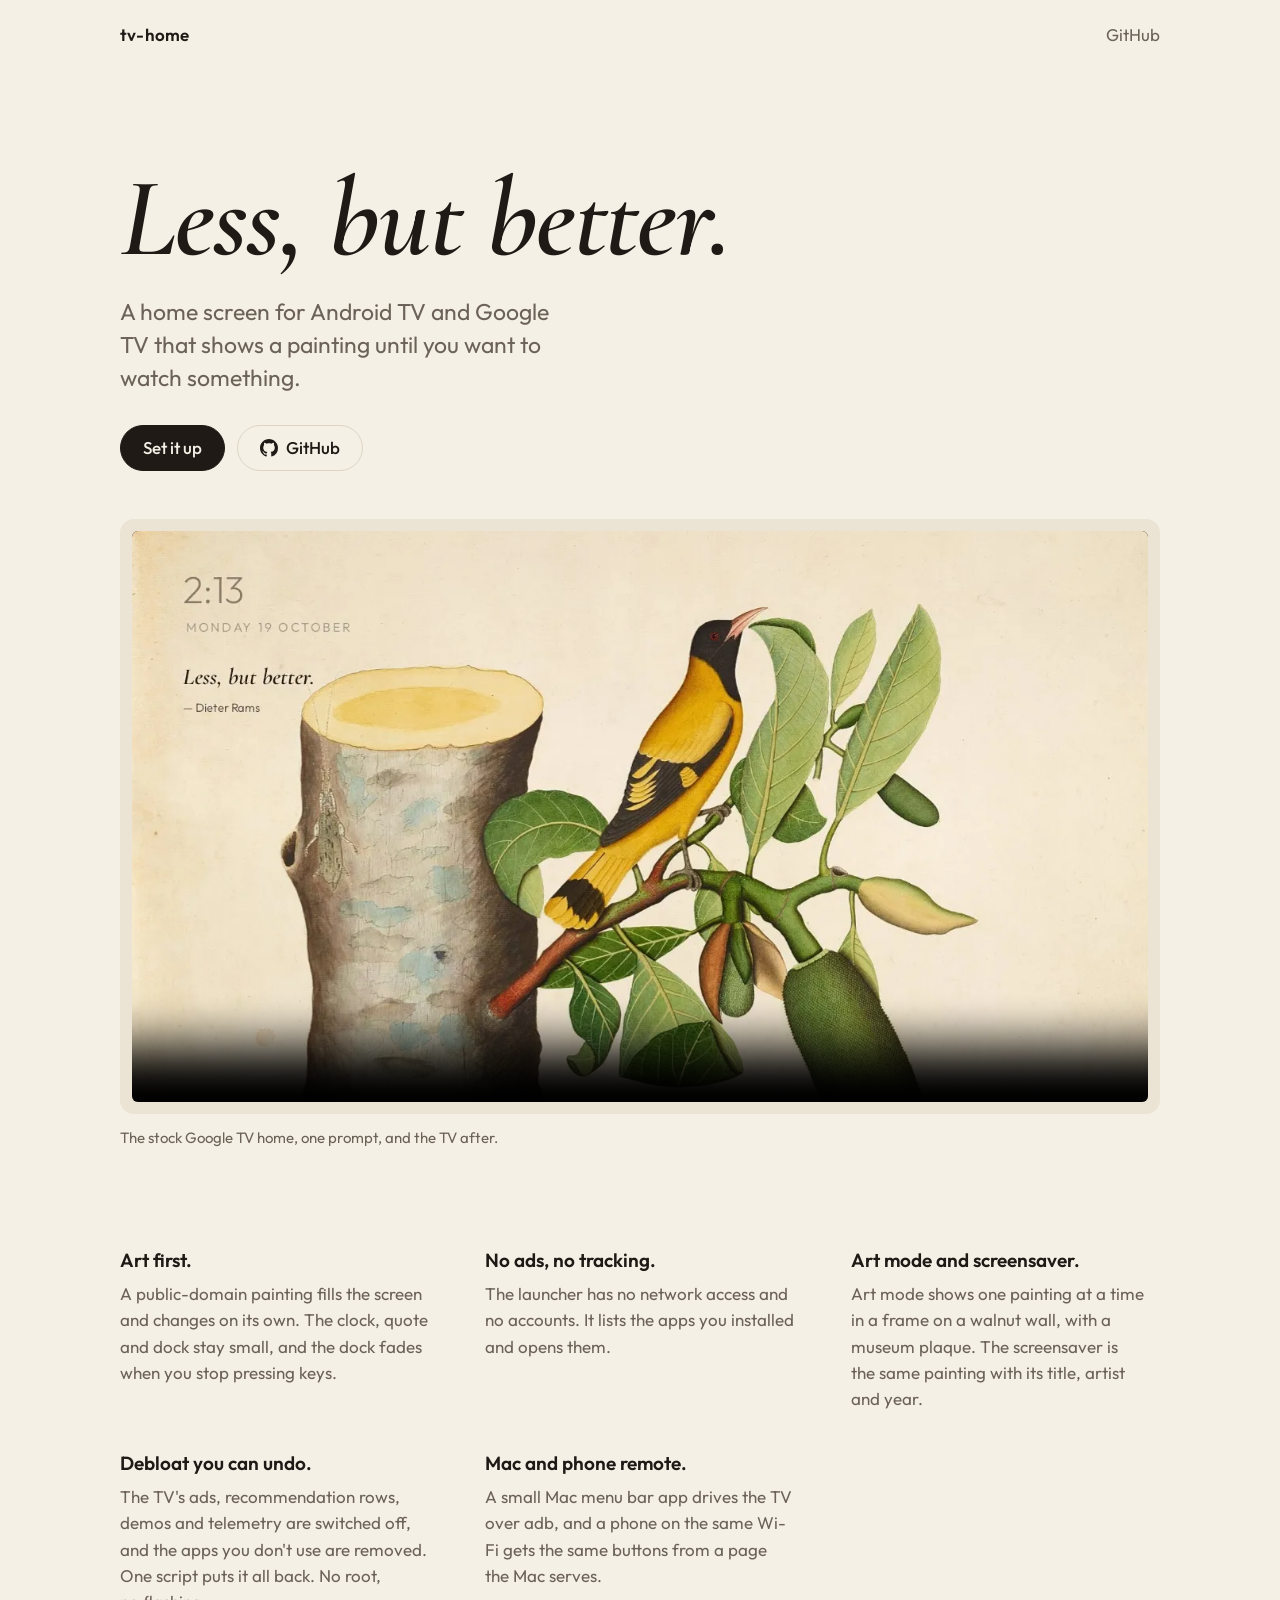
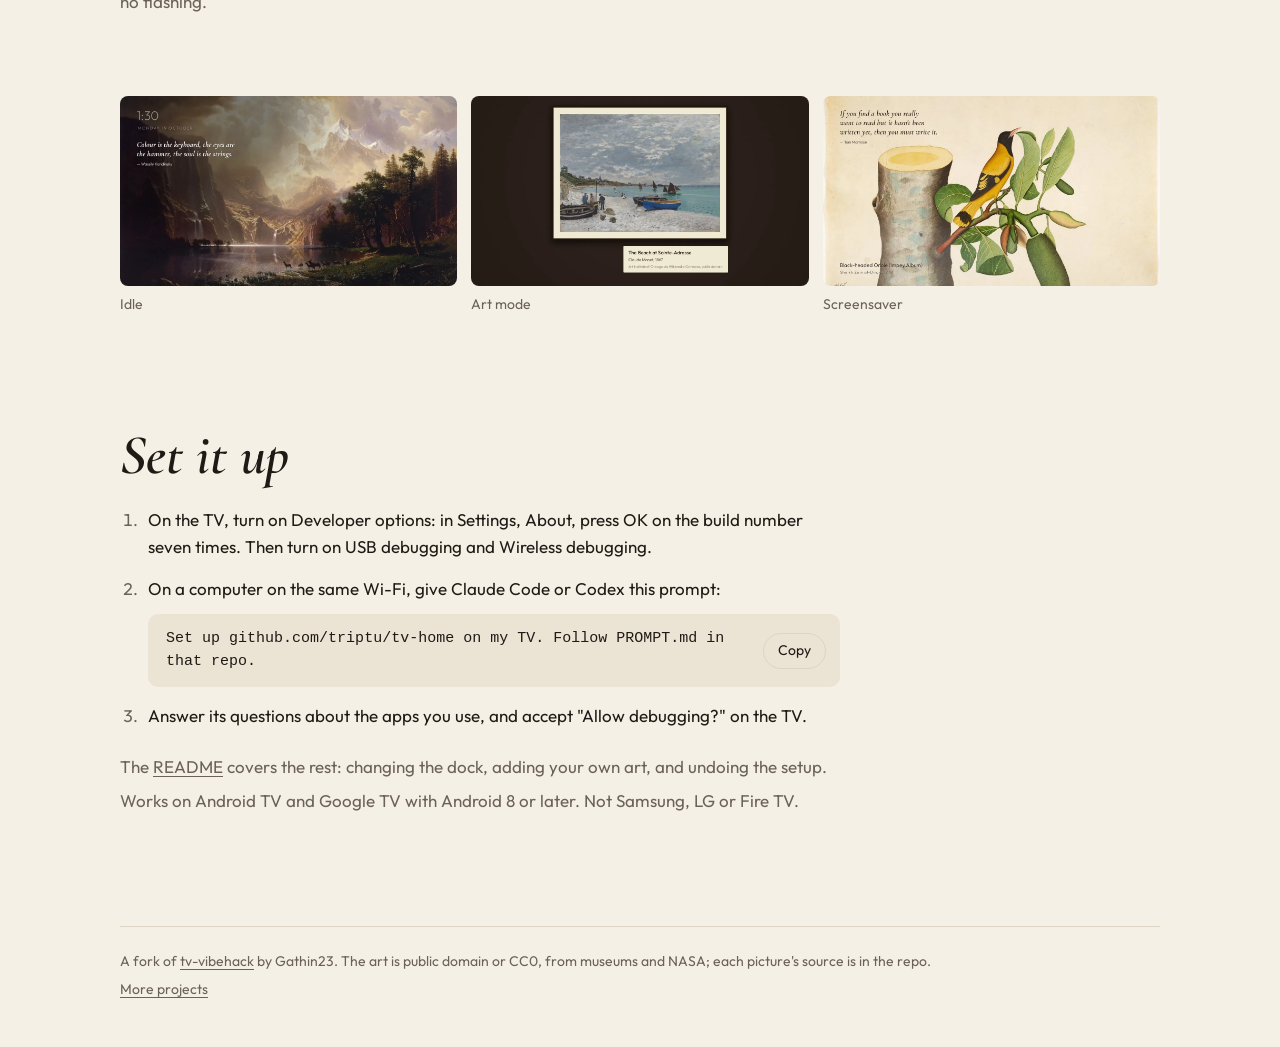
==== site/index.html @ 3d6748b7 "site: tv.tushar.ai, one page in site/ Vercel deploys it from main with site/ as the root." ====
<!doctype html>
<html lang="en">
<head>
<meta charset="utf-8">
<meta name="viewport" content="width=device-width, initial-scale=1">
<title>tv-home. Less, but better.</title>
<meta name="description" content="An open-source home screen for Android TV and Google TV. It shows a painting, a clock and a quote until you want to watch something. No ads, no tracking.">
<meta name="color-scheme" content="light dark">
<meta name="theme-color" content="#f5f0e6" media="(prefers-color-scheme: light)">
<meta name="theme-color" content="#16120e" media="(prefers-color-scheme: dark)">
<meta property="og:title" content="tv-home. Less, but better.">
<meta property="og:description" content="A home screen for Android TV and Google TV that shows a painting until you want to watch something.">
<meta property="og:image" content="https://tv.tushar.ai/img/og.jpg">
<meta property="og:url" content="https://tv.tushar.ai/">
<meta name="twitter:card" content="summary_large_image">
<link rel="icon" href="favicon.svg" type="image/svg+xml">
<link rel="preload" href="fonts/cormorant-italic.woff2" as="font" type="font/woff2" crossorigin>
<link rel="preload" href="fonts/outfit.woff2" as="font" type="font/woff2" crossorigin>
<link rel="stylesheet" href="style.css">
</head>
<body>
<header class="bar">
  <a class="mark" href="/">tv-home</a>
  <a class="bar-link" href="https://github.com/triptu/tv-home">GitHub</a>
</header>

<main>
  <section class="hero">
    <h1>Less, but better.</h1>
    <p class="sub">A home screen for Android TV and Google TV that shows a painting until you want to watch something.</p>
    <div class="actions">
      <a class="button primary" href="#setup">Set it up</a>
      <a class="button" href="https://github.com/triptu/tv-home">
        <svg viewBox="0 0 16 16" aria-hidden="true"><path fill="currentColor" d="M8 0C3.58 0 0 3.58 0 8c0 3.54 2.29 6.53 5.47 7.59.4.07.55-.17.55-.38 0-.19-.01-.82-.01-1.49-2.01.37-2.53-.49-2.69-.94-.09-.23-.48-.94-.82-1.13-.28-.15-.68-.52-.01-.53.63-.01 1.08.58 1.23.82.72 1.21 1.87.87 2.33.66.07-.52.28-.87.51-1.07-1.78-.2-3.64-.89-3.64-3.95 0-.87.31-1.59.82-2.15-.08-.2-.36-1.02.08-2.12 0 0 .67-.21 2.2.82.64-.18 1.32-.27 2-.27.68 0 1.36.09 2 .27 1.53-1.04 2.2-.82 2.2-.82.44 1.1.16 1.92.08 2.12.51.56.82 1.27.82 2.15 0 3.07-1.87 3.75-3.65 3.95.29.25.54.73.54 1.48 0 1.07-.01 1.93-.01 2.2 0 .21.15.46.55.38A8.013 8.013 0 0016 8c0-4.42-3.58-8-8-8z"/></svg>
        GitHub
      </a>
    </div>
  </section>

  <figure class="trailer" id="trailer">
    <div class="frame">
      <video controls playsinline preload="metadata" poster="img/hero-less-but-better.webp">
        <source src="trailer.mp4" type="video/mp4">
      </video>
    </div>
    <figcaption>The stock Google TV home, one prompt, and the TV after.</figcaption>
  </figure>

  <section class="points">
    <div class="point">
      <h2>Art first.</h2>
      <p>A public-domain painting fills the screen and changes on its own. The clock, quote and dock stay small, and the dock fades when you stop pressing keys.</p>
    </div>
    <div class="point">
      <h2>No ads, no tracking.</h2>
      <p>The launcher has no network access and no accounts. It lists the apps you installed and opens them.</p>
    </div>
    <div class="point">
      <h2>Art mode and screensaver.</h2>
      <p>Art mode shows one painting at a time in a frame on a walnut wall, with a museum plaque. The screensaver is the same painting with its title, artist and year.</p>
    </div>
    <div class="point">
      <h2>Debloat you can undo.</h2>
      <p>The TV's ads, recommendation rows, demos and telemetry are switched off, and the apps you don't use are removed. One script puts it all back. No root, no flashing.</p>
    </div>
    <div class="point">
      <h2>Mac and phone remote.</h2>
      <p>A small Mac menu bar app drives the TV over adb, and a phone on the same Wi-Fi gets the same buttons from a page the Mac serves.</p>
    </div>
  </section>

  <section class="shots" aria-label="Screenshots from the TV">
    <figure><img src="img/idle-sierra-nevada.webp" width="1280" height="720" loading="lazy" alt="Idle home on Bierstadt's Among the Sierra Nevada: a dim clock and a quote, no dock"><figcaption>Idle</figcaption></figure>
    <figure><img src="img/art-mode-monet.webp" width="1280" height="720" loading="lazy" alt="Art mode: Monet's The Beach at Sainte-Adresse in a frame, with a plaque"><figcaption>Art mode</figcaption></figure>
    <figure><img src="img/screensaver-oriole.webp" width="1280" height="720" loading="lazy" alt="Screensaver: Black-headed Oriole by Shaikh Zain al-Din, with a quote and caption"><figcaption>Screensaver</figcaption></figure>
  </section>

  <section class="setup" id="setup">
    <h2>Set it up</h2>
    <ol>
      <li>On the TV, turn on Developer options: in Settings, About, press OK on the build number seven times. Then turn on USB debugging and Wireless debugging.</li>
      <li>On a computer on the same Wi-Fi, give Claude Code or Codex this prompt:
        <div class="prompt">
          <code id="prompt">Set up github.com/triptu/tv-home on my TV. Follow PROMPT.md in that repo.</code>
          <button type="button" class="copy" data-copy="prompt">Copy</button>
        </div>
      </li>
      <li>Answer its questions about the apps you use, and accept "Allow debugging?" on the TV.</li>
    </ol>
    <p class="more">The <a href="https://github.com/triptu/tv-home#readme">README</a> covers the rest: changing the dock, adding your own art, and undoing the setup.</p>
    <p class="works">Works on Android TV and Google TV with Android 8 or later. Not Samsung, LG or Fire TV.</p>
  </section>
</main>

<footer>
  <p>A fork of <a href="https://github.com/Gathin23/tv-vibehack">tv-vibehack</a> by Gathin23. The art is public domain or CC0, from museums and NASA; each picture's source is in the repo.</p>
  <p><a href="https://sites.tushar.ai/projects/">More projects</a></p>
</footer>

<script>
  document.querySelectorAll('[data-copy]').forEach(button => {
    button.addEventListener('click', async () => {
      await navigator.clipboard.writeText(document.getElementById(button.dataset.copy).textContent)
      button.textContent = 'Copied'
      setTimeout(() => { button.textContent = 'Copy' }, 1600)
    })
  })
</script>
</body>
</html>
---- site/style.css ----
/* tv-home's site: the launcher's own type (Outfit, and Cormorant italic for the quote) on its colours,
   the ivory mat and walnut wall of Art mode. */
@font-face {
  font-family: Outfit;
  src: url(fonts/outfit.woff2) format('woff2');
  font-weight: 100 900;
  font-display: swap;
}
@font-face {
  font-family: Cormorant;
  src: url(fonts/cormorant-italic.woff2) format('woff2');
  font-weight: 300 700;
  font-style: italic;
  font-display: swap;
}

:root {
  --paper: #f5f0e6;
  --ink: #1f1a15;
  --muted: #6b6258;
  --line: #ddd4c4;
  --card: #ebe3d4;
  --button-ink: #f5f0e6;
  color-scheme: light dark;
}
@media (prefers-color-scheme: dark) {
  :root {
    --paper: #16120e;
    --ink: #efe7d8;
    --muted: #a59a8a;
    --line: #342b22;
    --card: #221b15;
    --button-ink: #16120e;
  }
}

* { box-sizing: border-box; }
html { -webkit-text-size-adjust: 100%; }
body {
  margin: 0;
  background: var(--paper);
  color: var(--ink);
  font: 400 17px/1.55 Outfit, system-ui, sans-serif;
  -webkit-font-smoothing: antialiased;
}
a { color: inherit; text-underline-offset: 3px; text-decoration-thickness: 1px; }

.bar, main, footer { width: min(1040px, 100% - 40px); margin-inline: auto; }

.bar { display: flex; justify-content: space-between; align-items: center; padding: 22px 0; }
.mark { font-weight: 600; letter-spacing: 0.01em; text-decoration: none; }
.bar-link { color: var(--muted); text-decoration: none; }
.bar-link:hover { color: var(--ink); }

.hero { padding: clamp(40px, 9vw, 96px) 0 clamp(28px, 5vw, 48px); max-width: 760px; }
h1 {
  font: italic 600 clamp(56px, 11vw, 112px)/0.95 Cormorant, Georgia, serif;
  letter-spacing: -0.01em;
  margin: 0 0 22px;
}
.sub { font-size: clamp(19px, 2.4vw, 23px); line-height: 1.45; color: var(--muted); margin: 0 0 30px; max-width: 34ch; text-wrap: pretty; }
.actions { display: flex; gap: 12px; flex-wrap: wrap; }
.button {
  display: inline-flex; align-items: center; gap: 8px;
  min-height: 46px; padding: 0 22px; border-radius: 999px;
  border: 1px solid var(--line); text-decoration: none; font-weight: 500;
  transition: border-color 0.15s, background 0.15s;
}
.button:hover { border-color: var(--ink); }
.button svg { width: 18px; height: 18px; }
.button.primary { background: var(--ink); color: var(--button-ink); border-color: var(--ink); }
.button.primary:hover { opacity: 0.88; }

/* The trailer, matted like Art mode's frames. */
.trailer { margin: 0 0 clamp(56px, 9vw, 96px); scroll-margin-top: 16px; }
.frame { padding: clamp(6px, 1.2vw, 12px); background: var(--card); border-radius: 14px; }
.frame video { display: block; width: 100%; aspect-ratio: 16 / 9; border-radius: 6px; background: #000; }
figcaption { color: var(--muted); font-size: 15px; margin-top: 12px; }

.points {
  display: grid; gap: 36px 56px;
  grid-template-columns: repeat(auto-fit, minmax(280px, 1fr));
  margin-bottom: clamp(48px, 8vw, 80px);
}
.point h2 { font-size: 19px; font-weight: 600; margin: 0 0 6px; }
.point p { margin: 0; color: var(--muted); text-wrap: pretty; }

.shots { display: grid; grid-template-columns: repeat(3, 1fr); gap: 14px; margin-bottom: clamp(64px, 10vw, 112px); }
.shots figure { margin: 0; }
.shots img { display: block; width: 100%; height: auto; border-radius: 8px; }
.shots figcaption { margin-top: 8px; font-size: 14px; }

.setup { max-width: 720px; margin-bottom: clamp(64px, 10vw, 112px); scroll-margin-top: 16px; }
.setup h2 { font: italic 600 clamp(40px, 6vw, 56px)/1 Cormorant, Georgia, serif; margin: 0 0 24px; }
.setup ol { padding-left: 1.3em; margin: 0 0 24px; }
.setup li { padding-left: 6px; margin-bottom: 16px; }
.setup li::marker { color: var(--muted); }
.prompt {
  display: flex; align-items: center; gap: 12px;
  margin-top: 12px; padding: 14px 14px 14px 18px;
  background: var(--card); border-radius: 10px;
}
.prompt code { flex: 1; font: 15px/1.5 ui-monospace, 'SF Mono', Menlo, monospace; }
.copy {
  flex: none; font: inherit; font-size: 14px; color: var(--ink); cursor: pointer;
  background: none; border: 1px solid var(--line); border-radius: 999px; padding: 6px 14px;
}
.copy:hover { border-color: var(--ink); }
.more, .works { color: var(--muted); margin: 0 0 8px; }

footer { border-top: 1px solid var(--line); padding: 24px 0 40px; color: var(--muted); font-size: 14px; }
footer p { margin: 0 0 6px; }

@media (max-width: 640px) {
  .shots { grid-template-columns: 1fr; }
  .prompt { flex-direction: column; align-items: stretch; }
  .copy { align-self: flex-start; }
}
@media (prefers-reduced-motion: reduce) { * { transition: none !important; } }
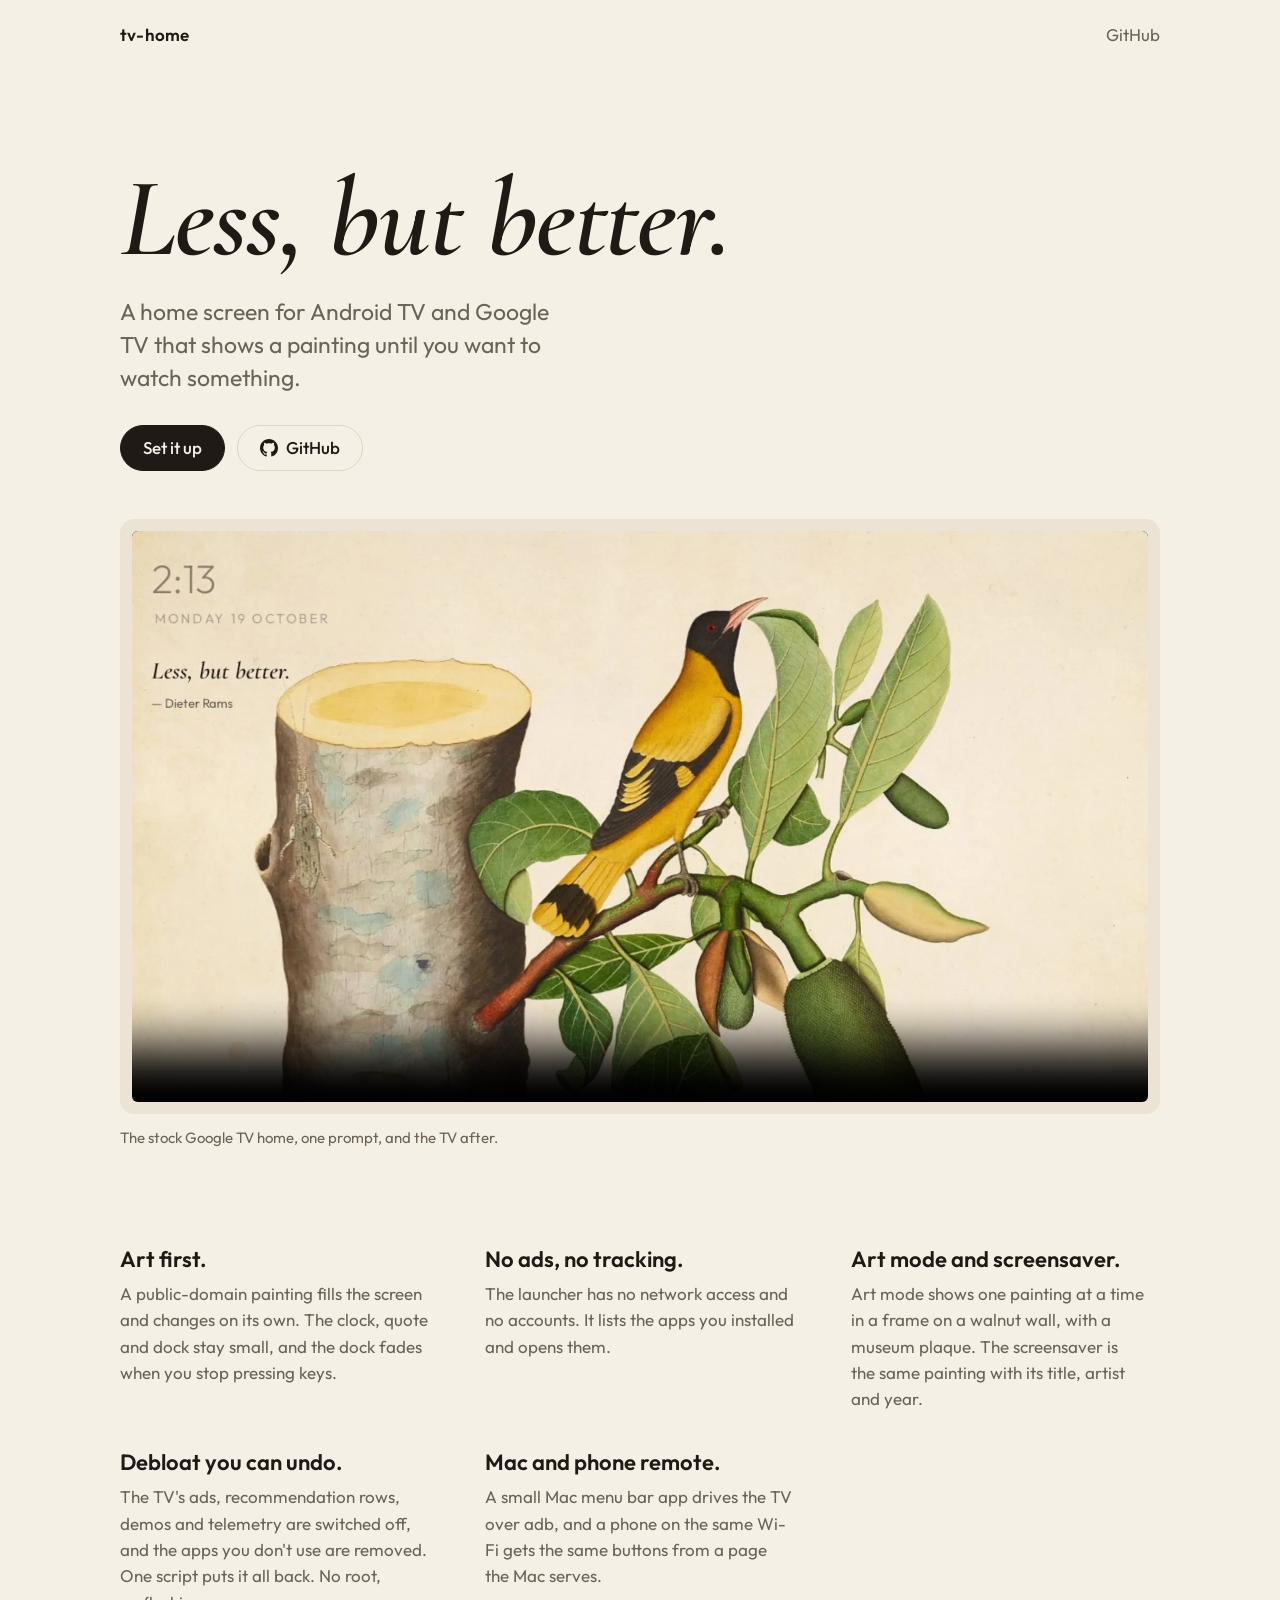
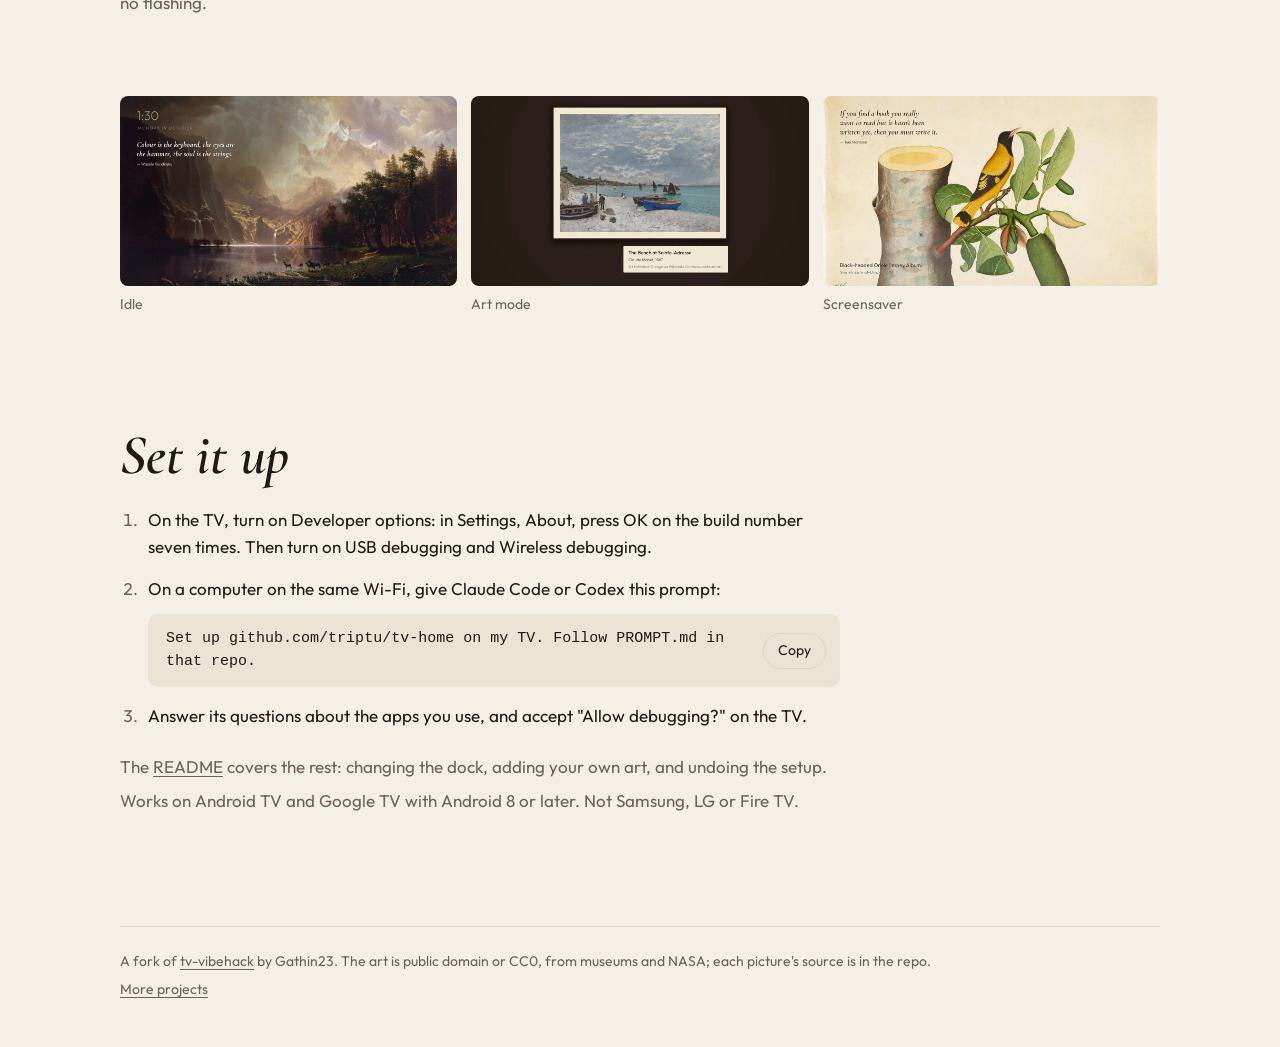
==== commit c1bb718a: "Launch trailer on the site and as the README's poster" ====
--- a/site/index.html
+++ b/site/index.html
@@ -39,7 +39,7 @@
 
   <figure class="trailer" id="trailer">
     <div class="frame">
-      <video controls playsinline preload="metadata" poster="img/hero-less-but-better.webp">
+      <video controls playsinline preload="metadata" poster="img/poster.webp">
         <source src="trailer.mp4" type="video/mp4">
       </video>
     </div>
--- a/site/style.css
+++ b/site/style.css
@@ -82,7 +82,7 @@
   grid-template-columns: repeat(auto-fit, minmax(280px, 1fr));
   margin-bottom: clamp(48px, 8vw, 80px);
 }
-.point h2 { font-size: 19px; font-weight: 600; margin: 0 0 6px; }
+.point h2 { font-size: 22px; font-weight: 600; line-height: 1.25; margin: 0 0 8px; }
 .point p { margin: 0; color: var(--muted); text-wrap: pretty; }
 
 .shots { display: grid; grid-template-columns: repeat(3, 1fr); gap: 14px; margin-bottom: clamp(64px, 10vw, 112px); }
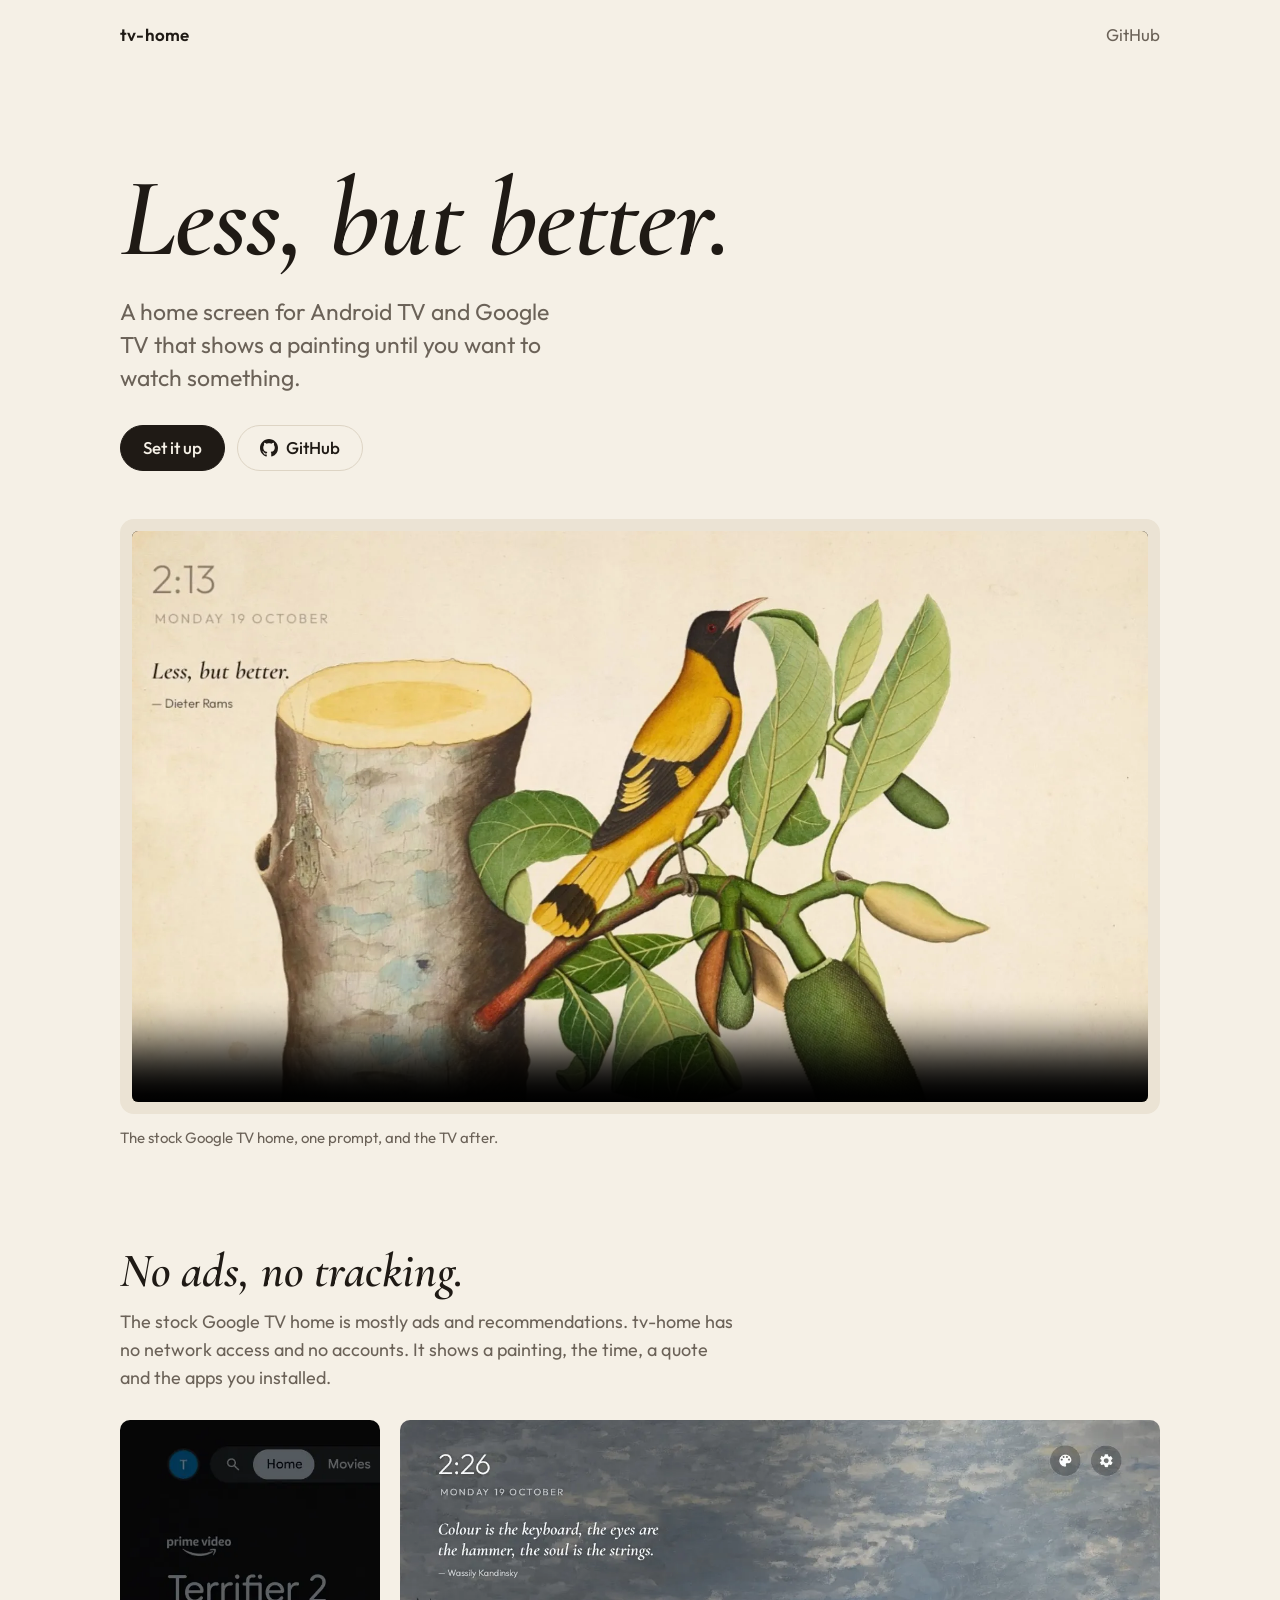
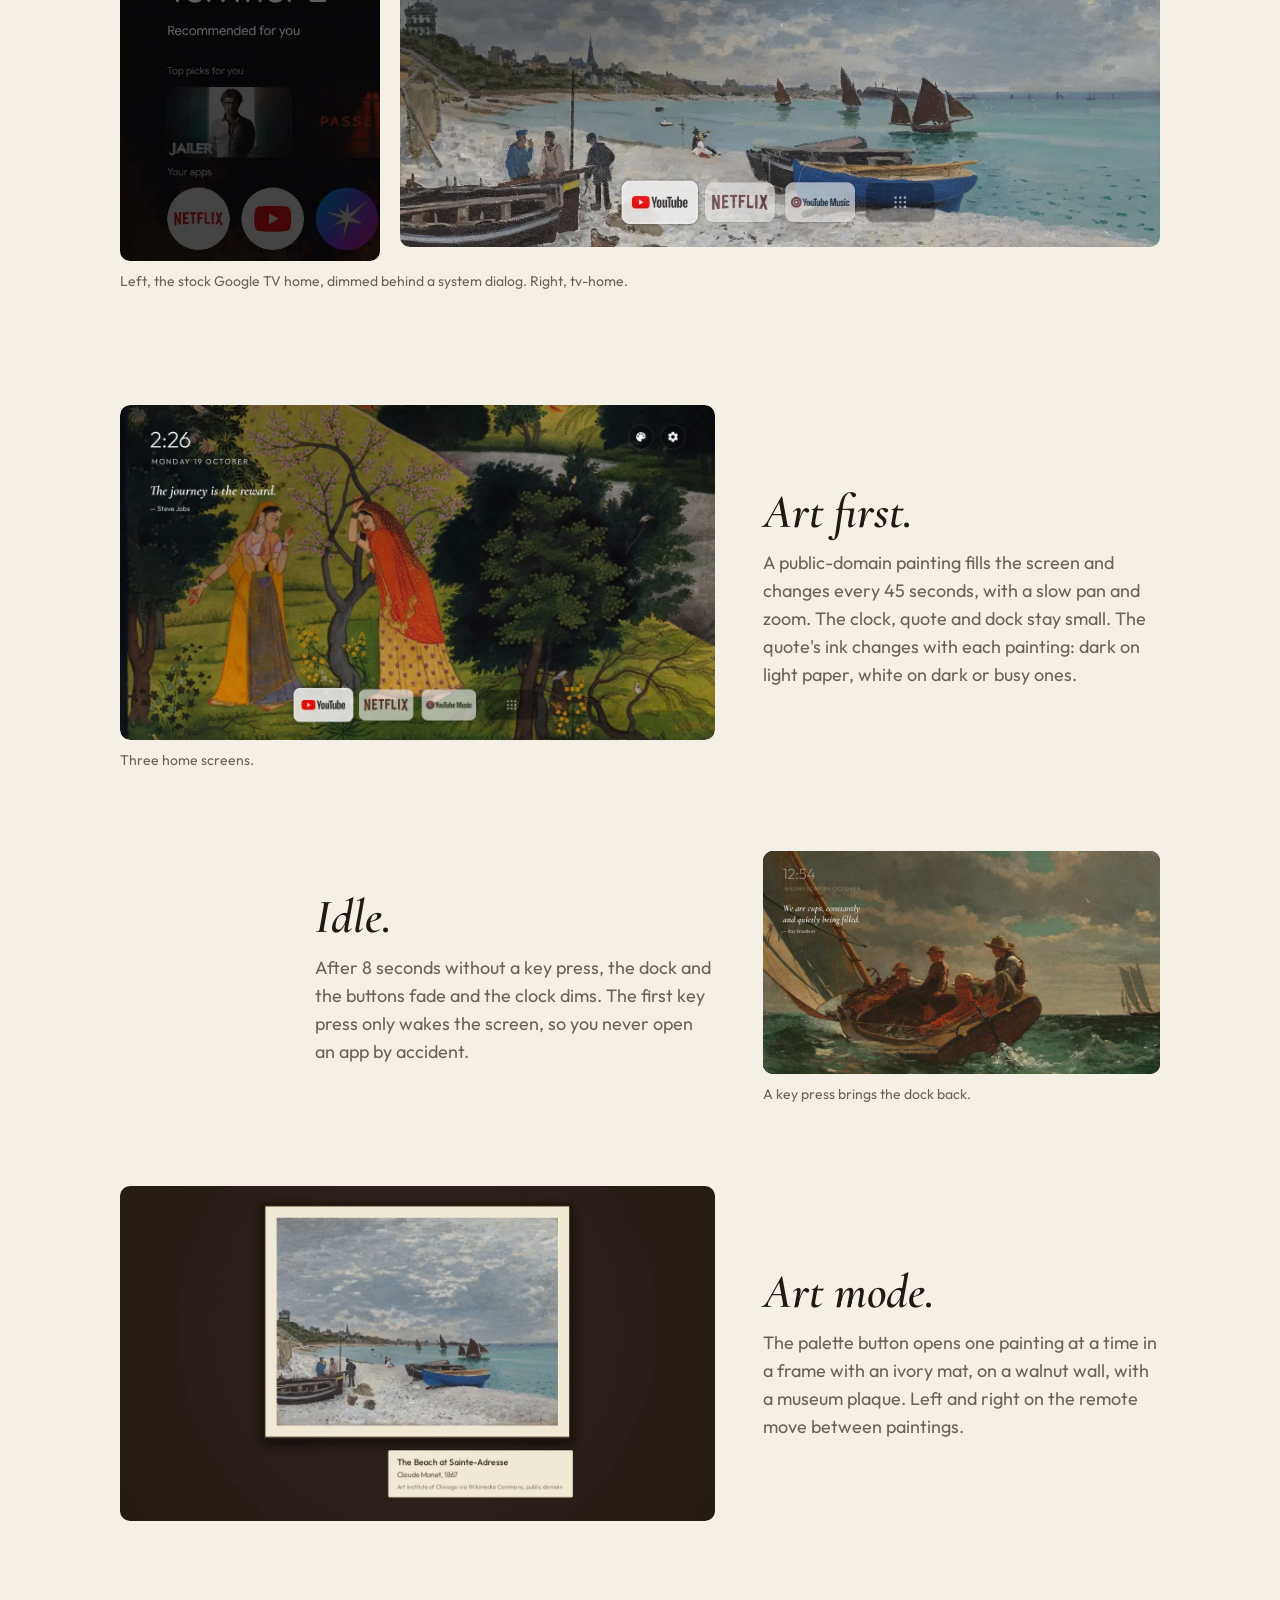
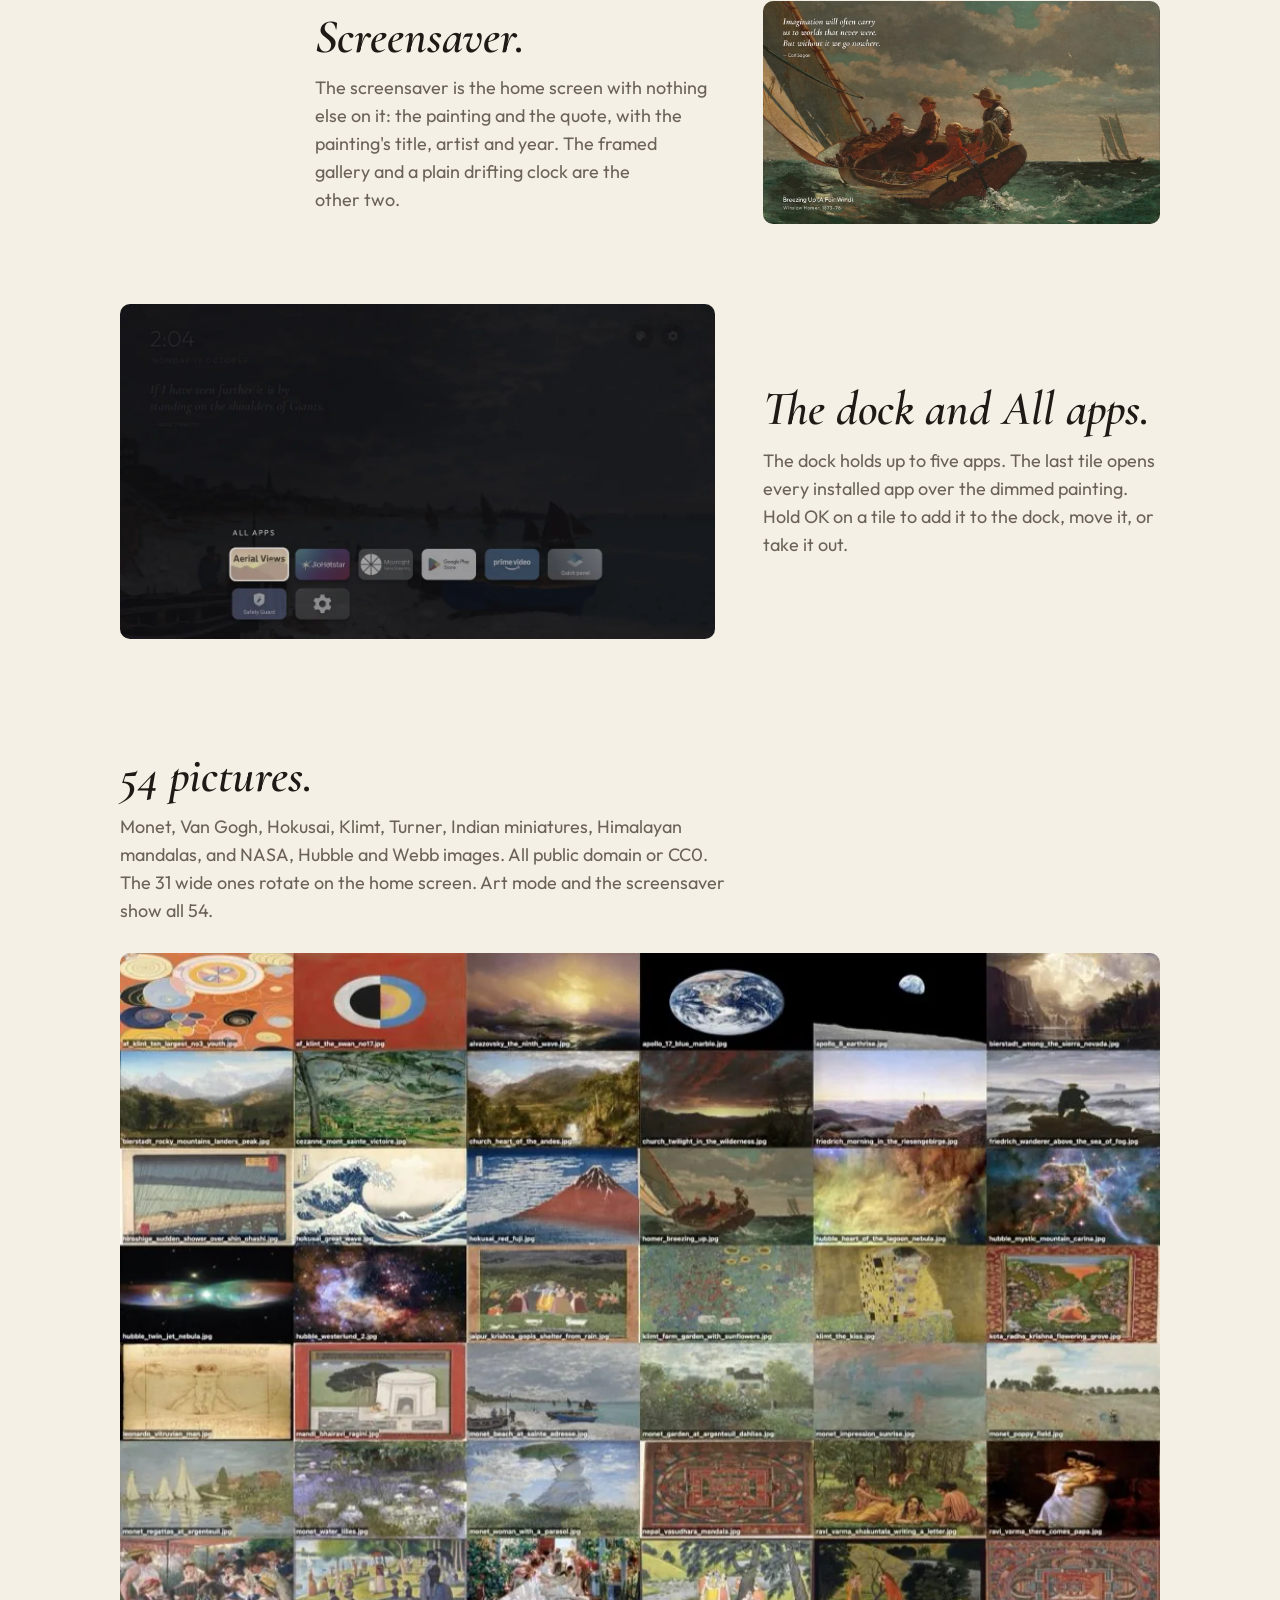
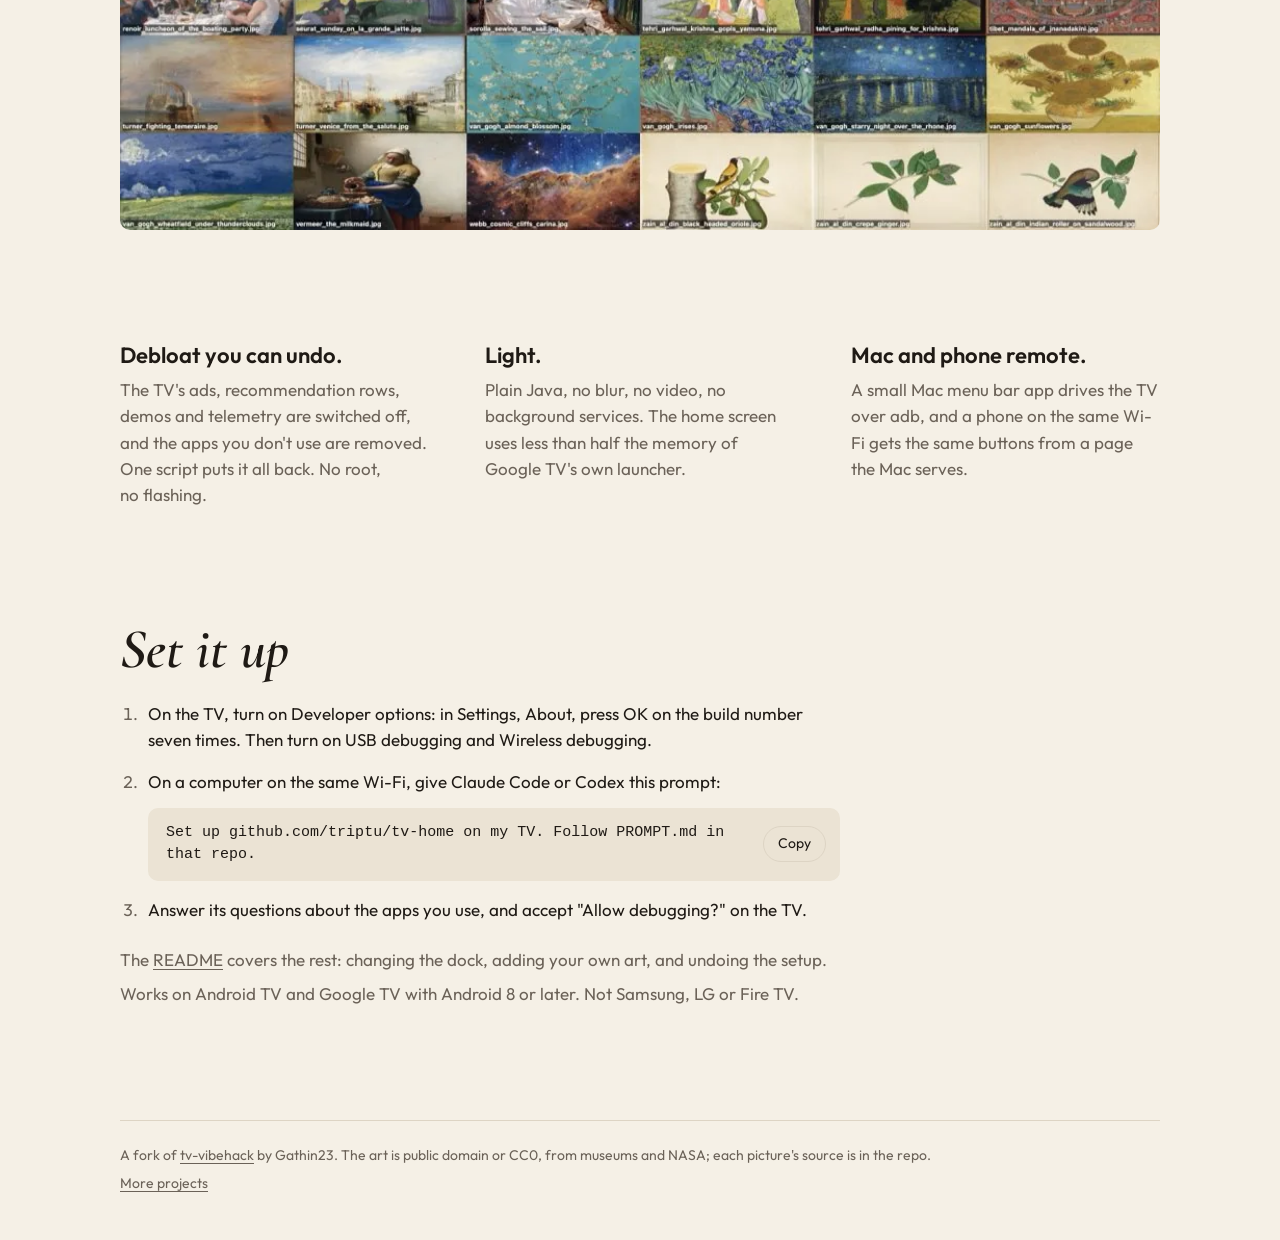
==== commit 77c4167b: "site: a screenshot beside each point, the stock home beside tv-home, and a clip of the dock waking" ====
--- a/site/index.html
+++ b/site/index.html
@@ -46,33 +46,95 @@
     <figcaption>The stock Google TV home, one prompt, and the TV after.</figcaption>
   </figure>
 
+  <section class="why">
+    <div class="why-text">
+      <h2>No ads, no tracking.</h2>
+      <p>The stock Google TV home is mostly ads and recommendations. tv-home has no network access and no accounts. It shows a painting, the time, a quote and the apps you installed.</p>
+    </div>
+    <figure class="pair">
+      <div class="side">
+        <img class="stock" src="img/stock-google-tv.webp" width="424" height="720" loading="lazy" alt="The stock Google TV home: a Prime Video ad for Terrifier 2, Top picks for you, and an app row, dimmed behind a system dialog">
+        <img src="img/home-sainte-adresse.webp" width="1280" height="720" loading="lazy" alt="tv-home on Monet's The Beach at Sainte-Adresse: a small clock, a quote, and a dock of YouTube, Netflix and YouTube Music">
+      </div>
+      <figcaption>Left, the stock Google TV home, dimmed behind a system dialog. Right, tv-home.</figcaption>
+    </figure>
+  </section>
+
+  <section class="rows" aria-label="What you get">
+    <div class="row">
+      <figure class="shot">
+        <div class="stack" aria-label="Three home screens">
+          <img src="img/home-radha.webp" width="1280" height="720" loading="lazy" alt="Home on a Pahari miniature of Radha, with white ink and a dock of YouTube, Netflix and YouTube Music">
+          <img src="img/home-ninth-wave.webp" width="1280" height="720" loading="lazy" alt="Home on Aivazovsky's The Ninth Wave, with white ink">
+          <img src="img/hero-less-but-better.webp" width="1280" height="720" loading="lazy" alt="Home on Shaikh Zain al-Din's Black-headed Oriole, with dark ink and the quote Less, but better">
+        </div>
+        <figcaption>Three home screens.</figcaption>
+      </figure>
+      <div class="text">
+        <h2>Art first.</h2>
+        <p>A public-domain painting fills the screen and changes every 45 seconds, with a slow pan and zoom. The clock, quote and dock stay small. The quote's ink changes with each painting: dark on light paper, white on dark or busy ones.</p>
+      </div>
+    </div>
+    <div class="row">
+      <figure class="shot">
+        <video class="loop" muted loop playsinline autoplay preload="metadata" poster="img/wake-poster.webp" aria-label="Idle home on Winslow Homer's Breezing Up: a key press brings the dock and the buttons back, and they fade again" width="960" height="540">
+          <source src="wake.mp4" type="video/mp4">
+        </video>
+        <figcaption>A key press brings the dock back.</figcaption>
+      </figure>
+      <div class="text">
+        <h2>Idle.</h2>
+        <p>After 8 seconds without a key press, the dock and the buttons fade and the clock dims. The first key press only wakes the screen, so you never open an app by accident.</p>
+      </div>
+    </div>
+    <div class="row">
+      <figure class="shot">
+        <img src="img/art-mode-monet.webp" width="1280" height="720" loading="lazy" alt="Art mode: Monet's The Beach at Sainte-Adresse in a frame with an ivory mat on a walnut wall, with a plaque">
+      </figure>
+      <div class="text">
+        <h2>Art mode.</h2>
+        <p>The palette button opens one painting at a time in a frame with an ivory mat, on a walnut wall, with a museum plaque. Left and right on the remote move between paintings.</p>
+      </div>
+    </div>
+    <div class="row">
+      <figure class="shot">
+        <img src="img/screensaver-breezing-up.webp" width="1280" height="720" loading="lazy" alt="Screensaver: Winslow Homer's Breezing Up, with a quote and the painting's title, artist and year">
+      </figure>
+      <div class="text">
+        <h2>Screensaver.</h2>
+        <p>The screensaver is the home screen with nothing else on it: the painting and the quote, with the painting's title, artist and year. The framed gallery and a plain drifting clock are the other two.</p>
+      </div>
+    </div>
+    <div class="row">
+      <figure class="shot">
+        <img src="img/all-apps.webp" width="1280" height="720" loading="lazy" alt="All apps: a grid of installed apps over the dimmed painting">
+      </figure>
+      <div class="text">
+        <h2>The dock and All apps.</h2>
+        <p>The dock holds up to five apps. The last tile opens every installed app over the dimmed painting. Hold OK on a tile to add it to the dock, move it, or take it out.</p>
+      </div>
+    </div>
+  </section>
+
+  <section class="art">
+    <h2>54 pictures.</h2>
+    <p>Monet, Van Gogh, Hokusai, Klimt, Turner, Indian miniatures, Himalayan mandalas, and NASA, Hubble and Webb images. All public domain or CC0. The 31 wide ones rotate on the home screen. Art mode and the screensaver show all 54.</p>
+    <figure class="shot sheet"><img src="img/art-collection.webp" width="1000" height="843" loading="lazy" alt="Contact sheet of all 54 pictures, six per row, each with its file name"></figure>
+  </section>
+
   <section class="points">
-    <div class="point">
-      <h2>Art first.</h2>
-      <p>A public-domain painting fills the screen and changes on its own. The clock, quote and dock stay small, and the dock fades when you stop pressing keys.</p>
-    </div>
-    <div class="point">
-      <h2>No ads, no tracking.</h2>
-      <p>The launcher has no network access and no accounts. It lists the apps you installed and opens them.</p>
-    </div>
-    <div class="point">
-      <h2>Art mode and screensaver.</h2>
-      <p>Art mode shows one painting at a time in a frame on a walnut wall, with a museum plaque. The screensaver is the same painting with its title, artist and year.</p>
-    </div>
     <div class="point">
       <h2>Debloat you can undo.</h2>
       <p>The TV's ads, recommendation rows, demos and telemetry are switched off, and the apps you don't use are removed. One script puts it all back. No root, no flashing.</p>
     </div>
     <div class="point">
+      <h2>Light.</h2>
+      <p>Plain Java, no blur, no video, no background services. The home screen uses less than half the memory of Google TV's own launcher.</p>
+    </div>
+    <div class="point">
       <h2>Mac and phone remote.</h2>
       <p>A small Mac menu bar app drives the TV over adb, and a phone on the same Wi-Fi gets the same buttons from a page the Mac serves.</p>
     </div>
-  </section>
-
-  <section class="shots" aria-label="Screenshots from the TV">
-    <figure><img src="img/idle-sierra-nevada.webp" width="1280" height="720" loading="lazy" alt="Idle home on Bierstadt's Among the Sierra Nevada: a dim clock and a quote, no dock"><figcaption>Idle</figcaption></figure>
-    <figure><img src="img/art-mode-monet.webp" width="1280" height="720" loading="lazy" alt="Art mode: Monet's The Beach at Sainte-Adresse in a frame, with a plaque"><figcaption>Art mode</figcaption></figure>
-    <figure><img src="img/screensaver-oriole.webp" width="1280" height="720" loading="lazy" alt="Screensaver: Black-headed Oriole by Shaikh Zain al-Din, with a quote and caption"><figcaption>Screensaver</figcaption></figure>
   </section>
 
   <section class="setup" id="setup">
@@ -98,6 +160,9 @@
 </footer>
 
 <script>
+  if (matchMedia('(prefers-reduced-motion: reduce)').matches) {
+    document.querySelectorAll('video.loop').forEach(video => { video.removeAttribute('autoplay'); video.pause() })
+  }
   document.querySelectorAll('[data-copy]').forEach(button => {
     button.addEventListener('click', async () => {
       await navigator.clipboard.writeText(document.getElementById(button.dataset.copy).textContent)
--- a/site/style.css
+++ b/site/style.css
@@ -77,18 +77,49 @@
 .frame video { display: block; width: 100%; aspect-ratio: 16 / 9; border-radius: 6px; background: #000; }
 figcaption { color: var(--muted); font-size: 15px; margin-top: 12px; }
 
+/* Screenshots sit in the same mat as the trailer. */
+.shot { margin: 0; }
+.shot img, .shot video, .stack { display: block; width: 100%; height: auto; border-radius: 10px; }
+.shot video { aspect-ratio: 16 / 9; background: #000; }
+.shot figcaption { margin-top: 10px; font-size: 14px; }
+
+/* The why: the stock home beside tv-home, at one height. */
+.why { margin-bottom: clamp(64px, 10vw, 112px); }
+.why-text { max-width: 620px; margin-bottom: 28px; }
+.why h2, .row h2, .art h2 { font: italic 600 clamp(36px, 5vw, 48px)/1.05 Cormorant, Georgia, serif; margin: 0 0 12px; }
+.why p, .row p, .art p { margin: 0; color: var(--muted); font-size: 18px; text-wrap: pretty; }
+.pair { margin: 0; }
+.side { display: flex; gap: 20px; align-items: flex-start; }
+.side img { display: block; width: 100%; height: auto; border-radius: 10px; min-width: 0; }
+.side .stock { flex: 0 0 25%; width: 25%; }
+.pair figcaption { margin-top: 10px; font-size: 14px; text-wrap: pretty; }
+
+/* Each thing you get beside its screenshot, sides alternating. */
+.rows { display: grid; gap: clamp(48px, 7vw, 80px); margin-bottom: clamp(64px, 10vw, 112px); }
+.row { display: grid; grid-template-columns: 3fr 2fr; gap: clamp(24px, 4vw, 48px); align-items: center; }
+.row:nth-child(even) .shot { order: 2; }
+.row .text { max-width: 400px; }
+.row:nth-child(even) .text { justify-self: end; }
+
+/* Three home screens, one after another. 12 seconds round. */
+.stack { position: relative; aspect-ratio: 16 / 9; overflow: hidden; }
+.stack img { position: absolute; inset: 0; }
+.stack img + img { opacity: 0; animation: 12s linear infinite; }
+.stack img:nth-child(2) { animation-name: second; }
+.stack img:nth-child(3) { animation-name: third; }
+@keyframes second { 0%, 33% { opacity: 0; } 42%, 75% { opacity: 1; } 75.1%, 100% { opacity: 0; } }
+@keyframes third { 0%, 66% { opacity: 0; } 75%, 92% { opacity: 1; } 100% { opacity: 0; } }
+
+.art { margin-bottom: clamp(64px, 10vw, 112px); }
+.art p { max-width: 620px; margin-bottom: 28px; }
+
 .points {
   display: grid; gap: 36px 56px;
   grid-template-columns: repeat(auto-fit, minmax(280px, 1fr));
-  margin-bottom: clamp(48px, 8vw, 80px);
+  margin-bottom: clamp(64px, 10vw, 112px);
 }
 .point h2 { font-size: 22px; font-weight: 600; line-height: 1.25; margin: 0 0 8px; }
 .point p { margin: 0; color: var(--muted); text-wrap: pretty; }
-
-.shots { display: grid; grid-template-columns: repeat(3, 1fr); gap: 14px; margin-bottom: clamp(64px, 10vw, 112px); }
-.shots figure { margin: 0; }
-.shots img { display: block; width: 100%; height: auto; border-radius: 8px; }
-.shots figcaption { margin-top: 8px; font-size: 14px; }
 
 .setup { max-width: 720px; margin-bottom: clamp(64px, 10vw, 112px); scroll-margin-top: 16px; }
 .setup h2 { font: italic 600 clamp(40px, 6vw, 56px)/1 Cormorant, Georgia, serif; margin: 0 0 24px; }
@@ -111,9 +142,19 @@
 footer { border-top: 1px solid var(--line); padding: 24px 0 40px; color: var(--muted); font-size: 14px; }
 footer p { margin: 0 0 6px; }
 
+@media (max-width: 760px) {
+  .row { grid-template-columns: 1fr; gap: 20px; }
+  .row:nth-child(even) .shot { order: 0; }
+  .row:nth-child(even) .text { justify-self: start; }
+  .row .text { max-width: none; }
+  .side { gap: 12px; }
+  .side .stock { flex-basis: 30%; width: 30%; }
+}
 @media (max-width: 640px) {
-  .shots { grid-template-columns: 1fr; }
   .prompt { flex-direction: column; align-items: stretch; }
   .copy { align-self: flex-start; }
 }
-@media (prefers-reduced-motion: reduce) { * { transition: none !important; } }
+@media (prefers-reduced-motion: reduce) {
+  * { transition: none !important; animation: none !important; }
+  .stack img + img { display: none; }
+}
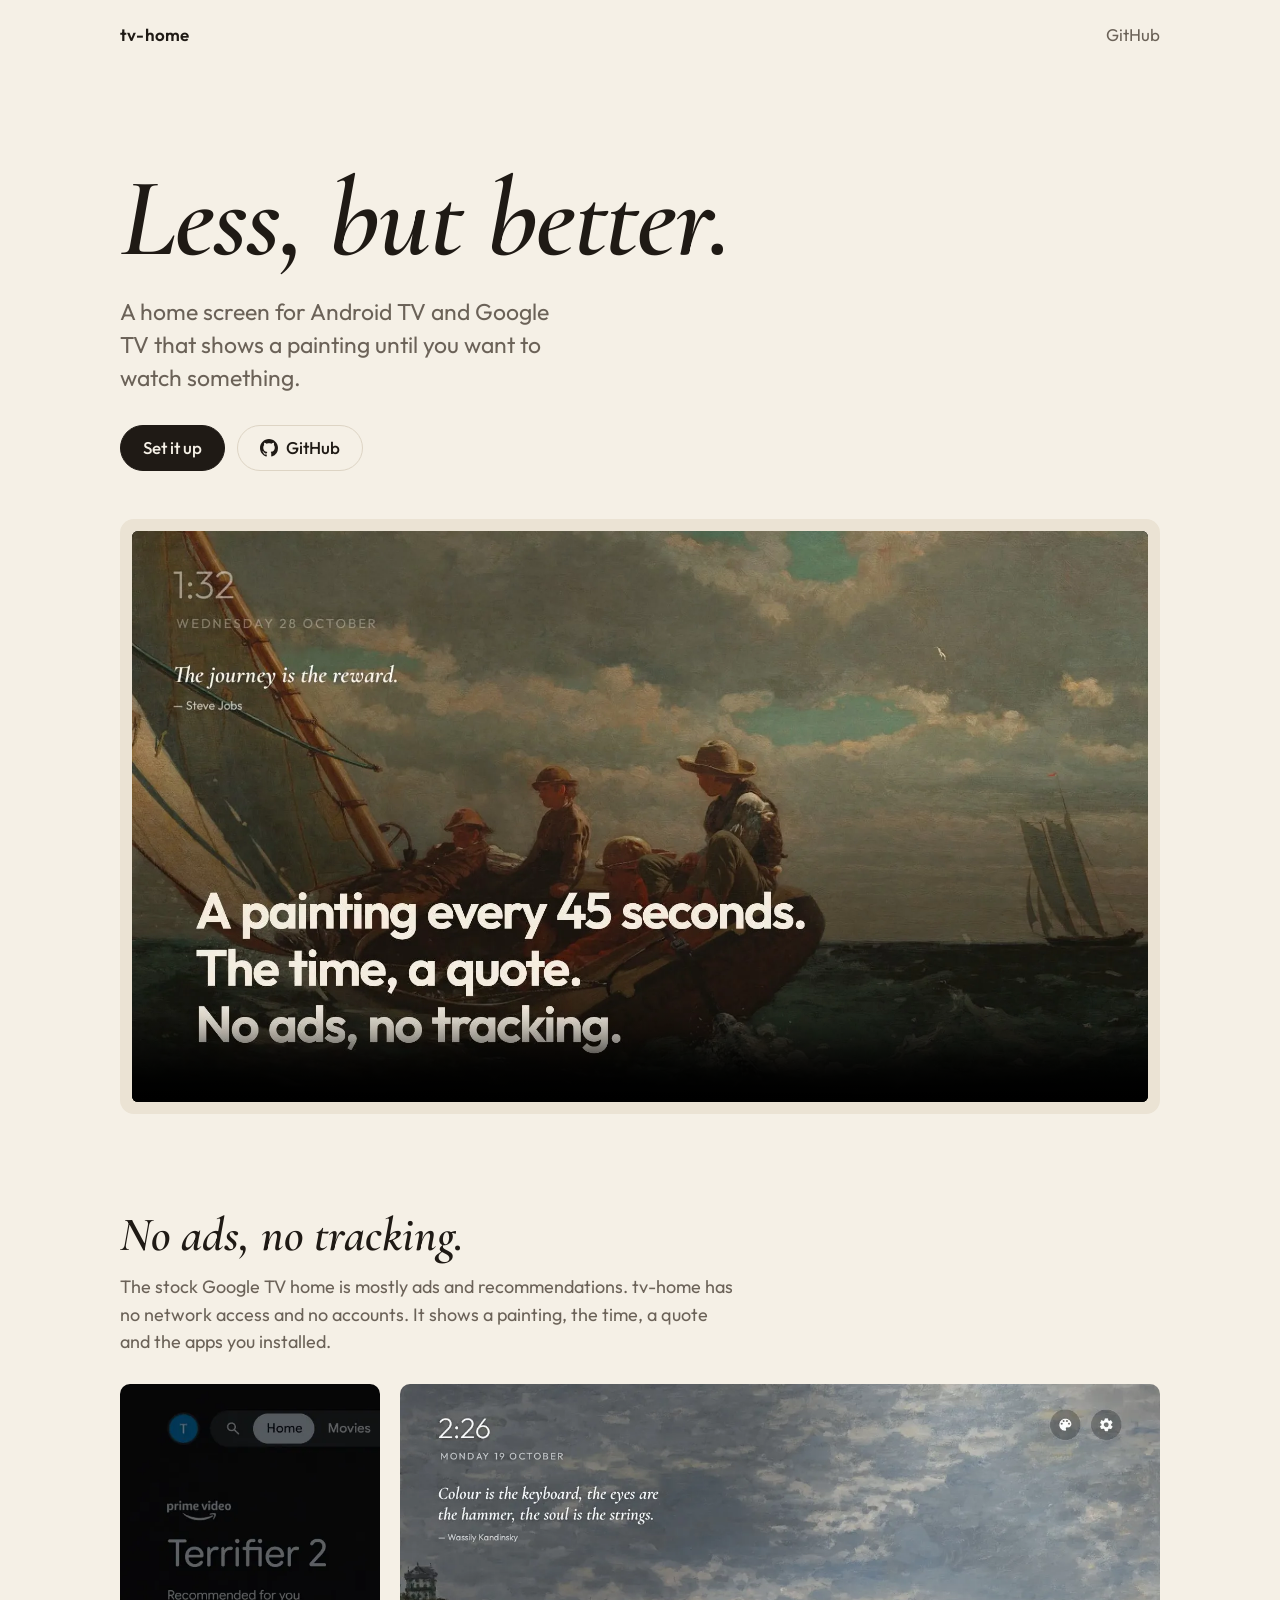
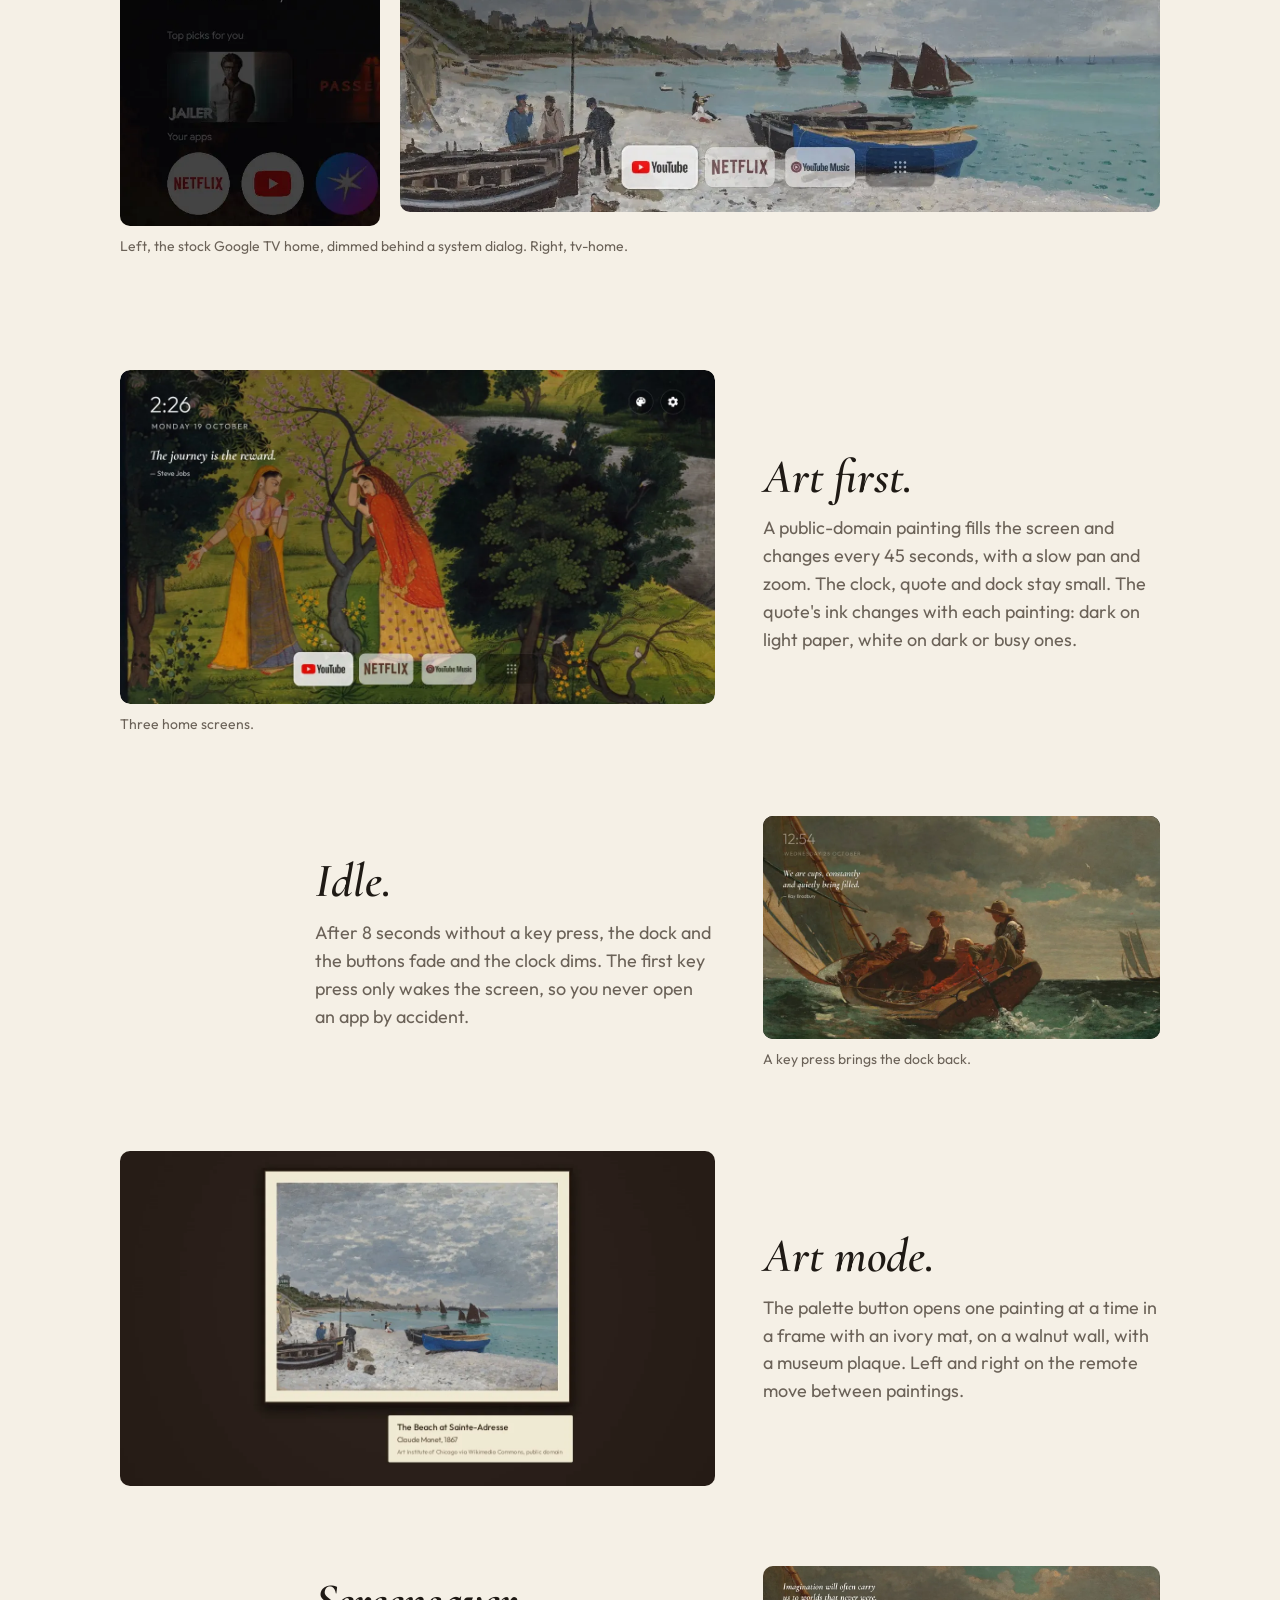
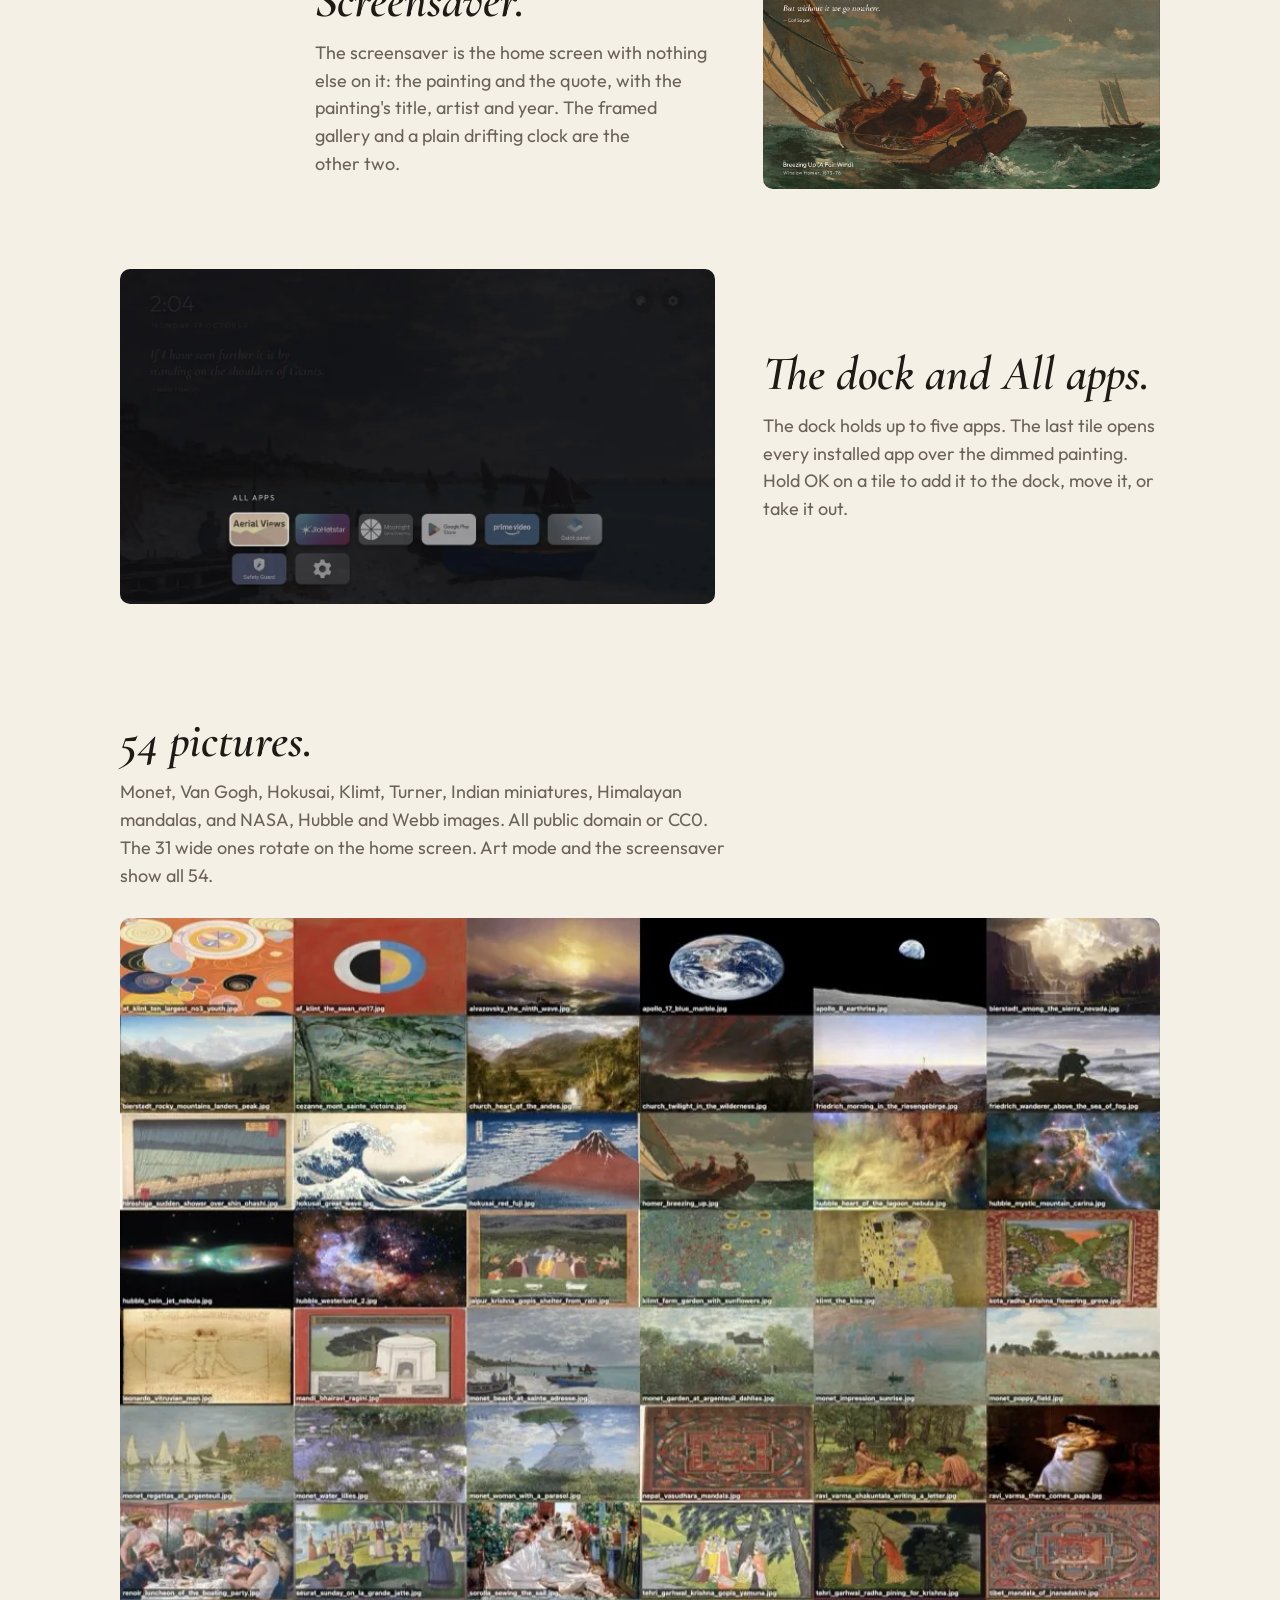
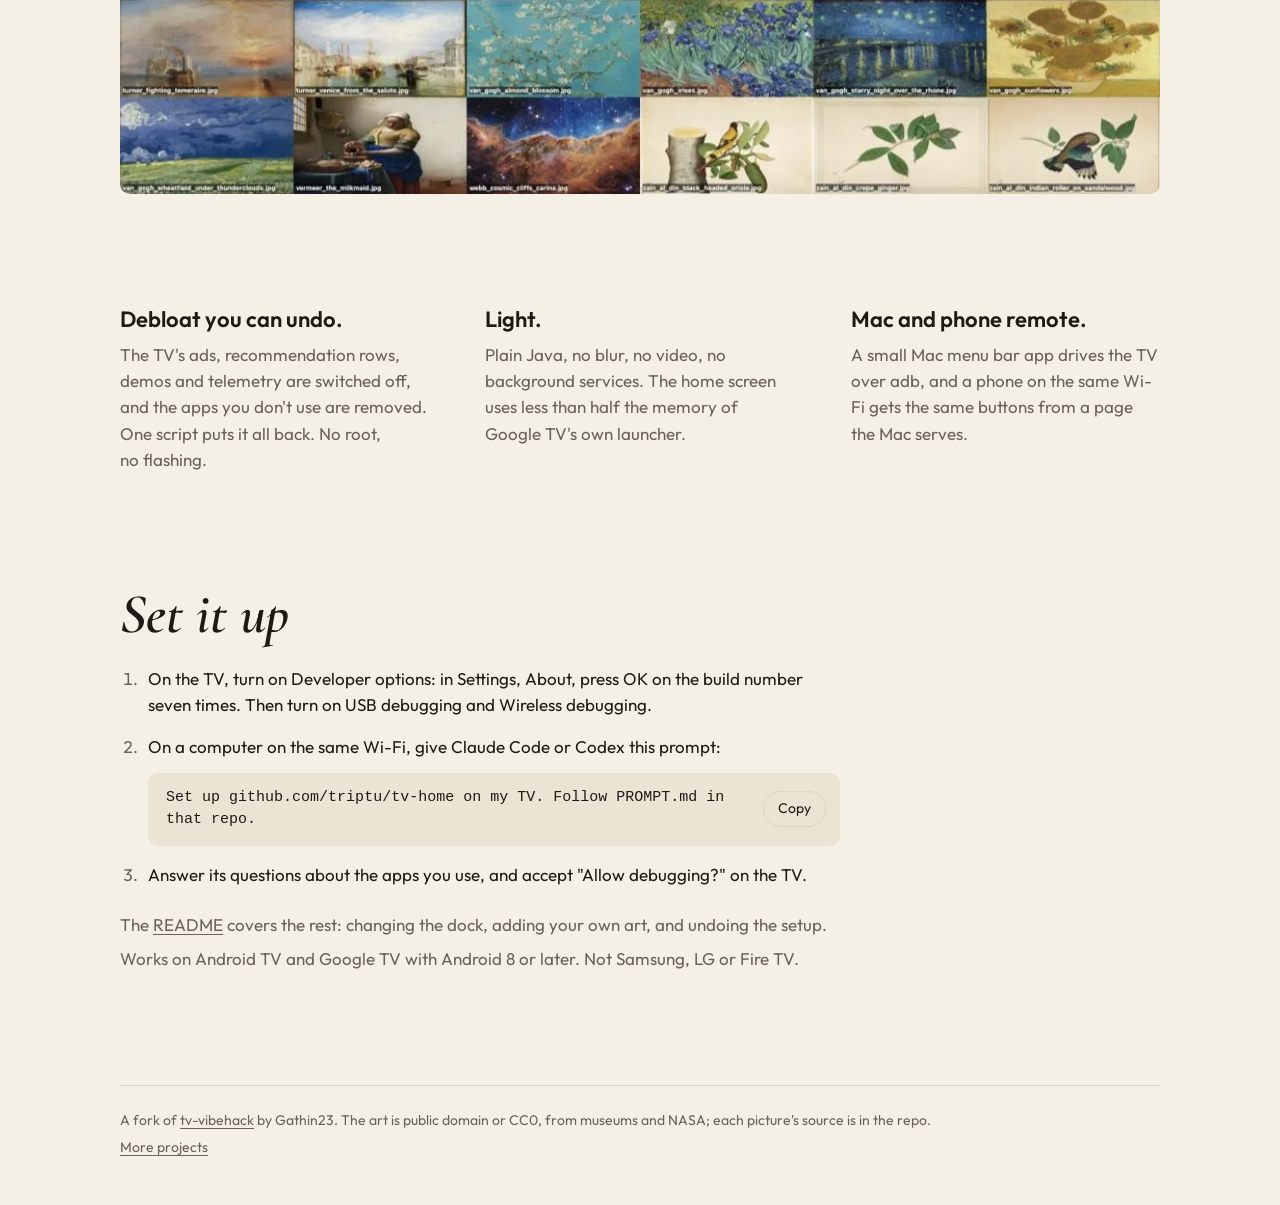
==== commit c5cc0162: "Trailer: a 23 second re-cut in my own words" ====
--- a/site/index.html
+++ b/site/index.html
@@ -43,7 +43,6 @@
         <source src="trailer.mp4" type="video/mp4">
       </video>
     </div>
-    <figcaption>The stock Google TV home, one prompt, and the TV after.</figcaption>
   </figure>
 
   <section class="why">
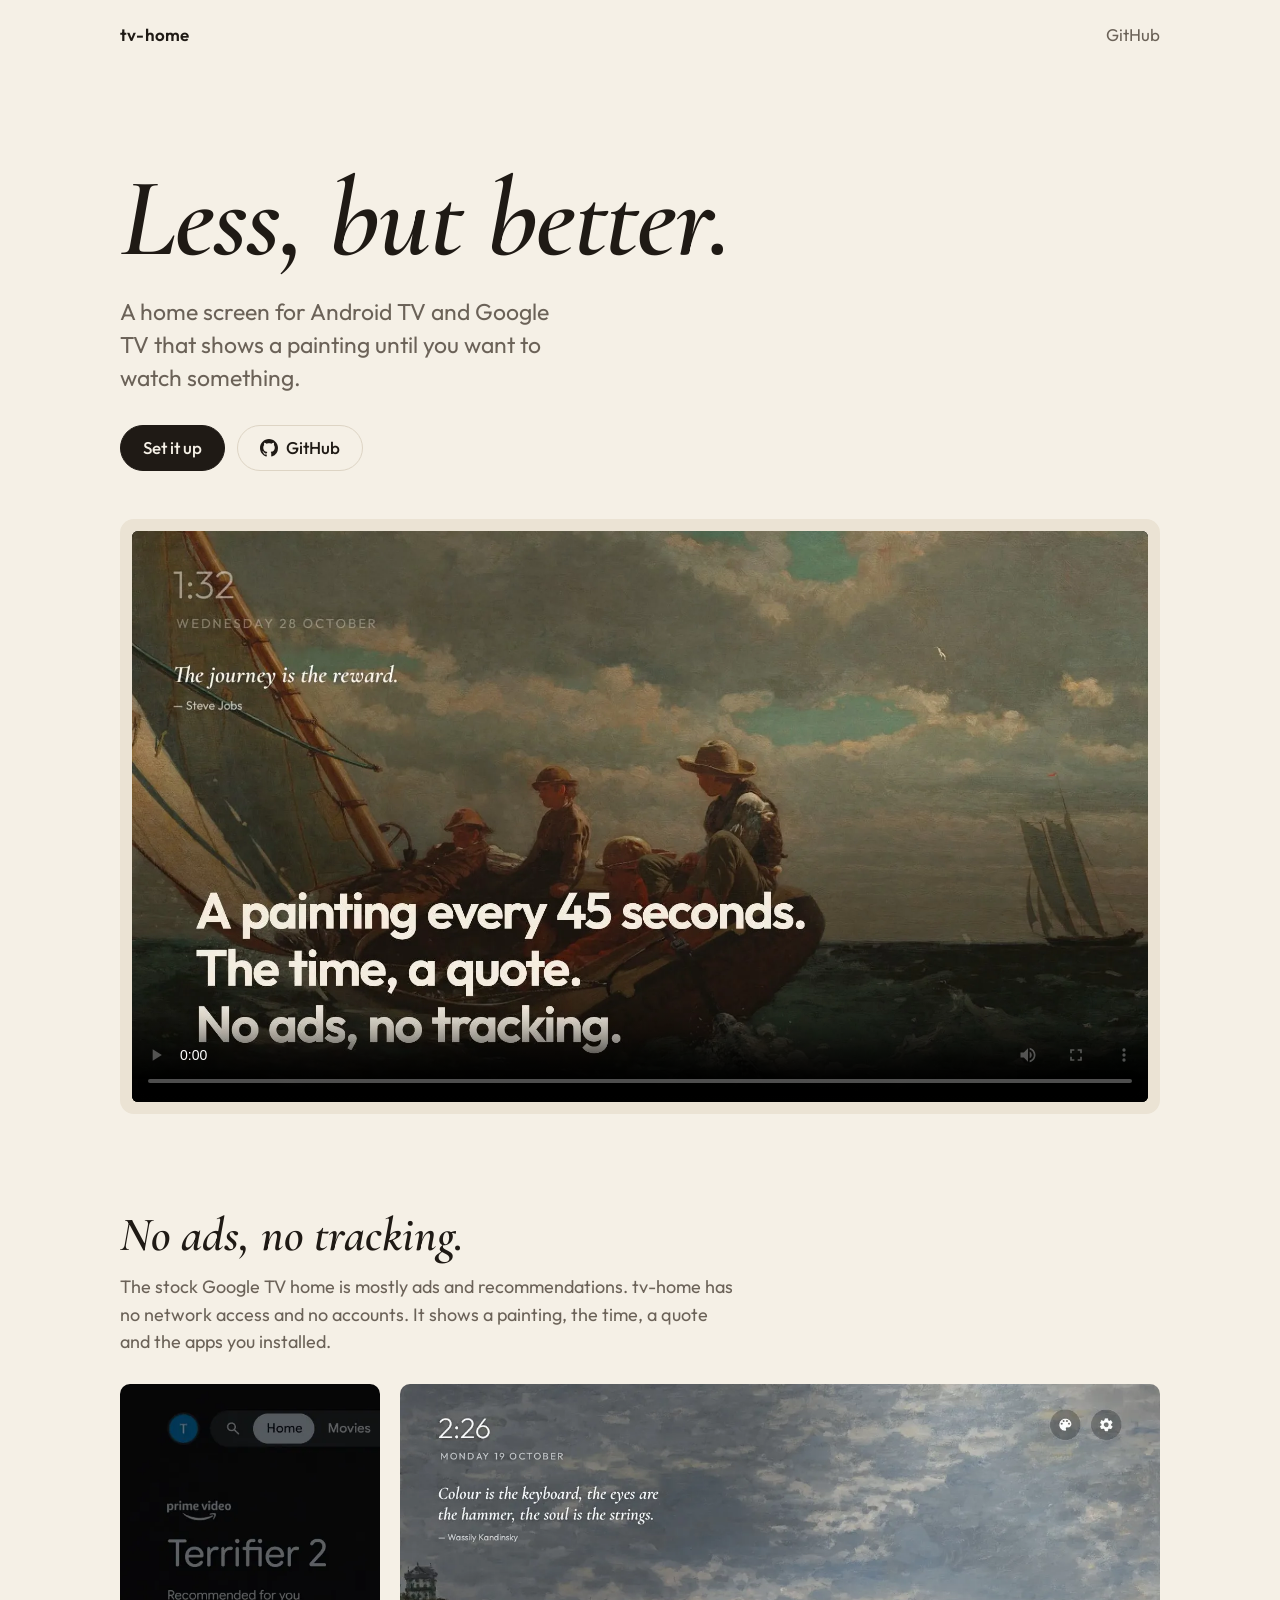
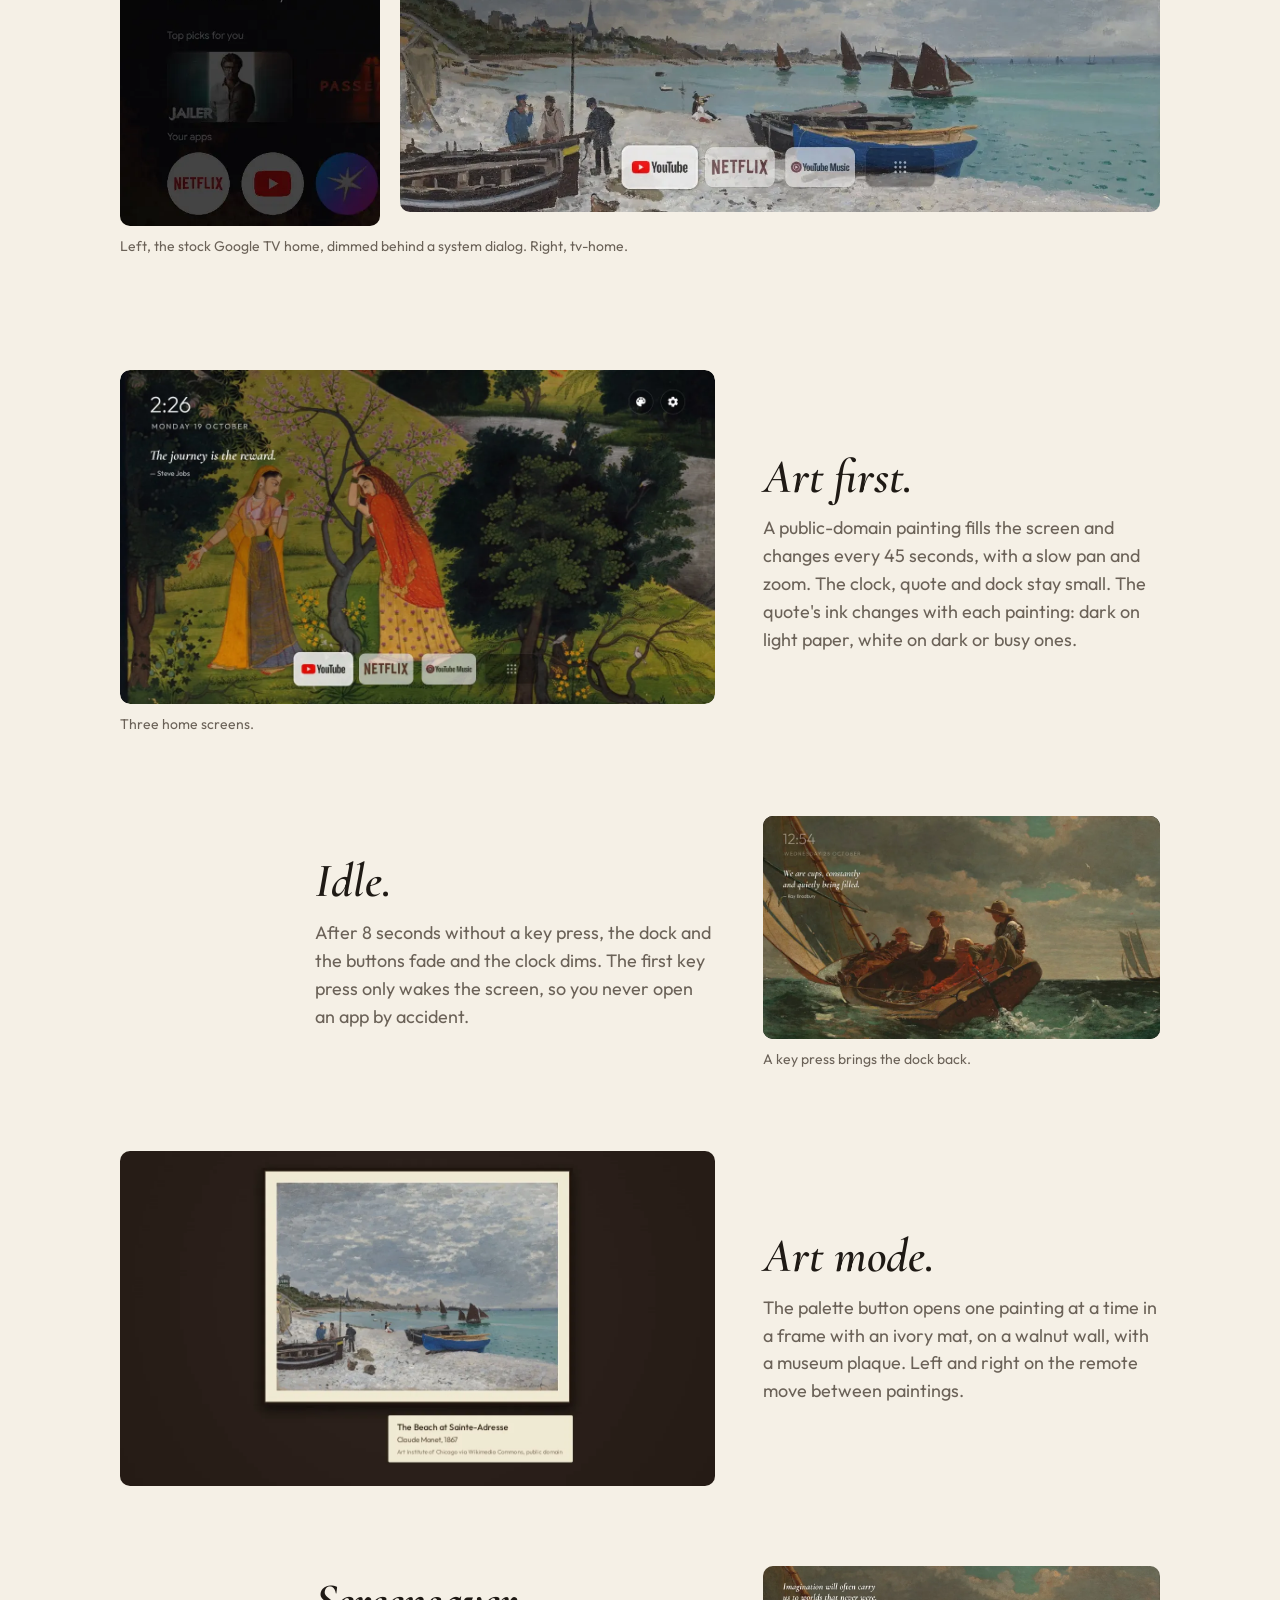
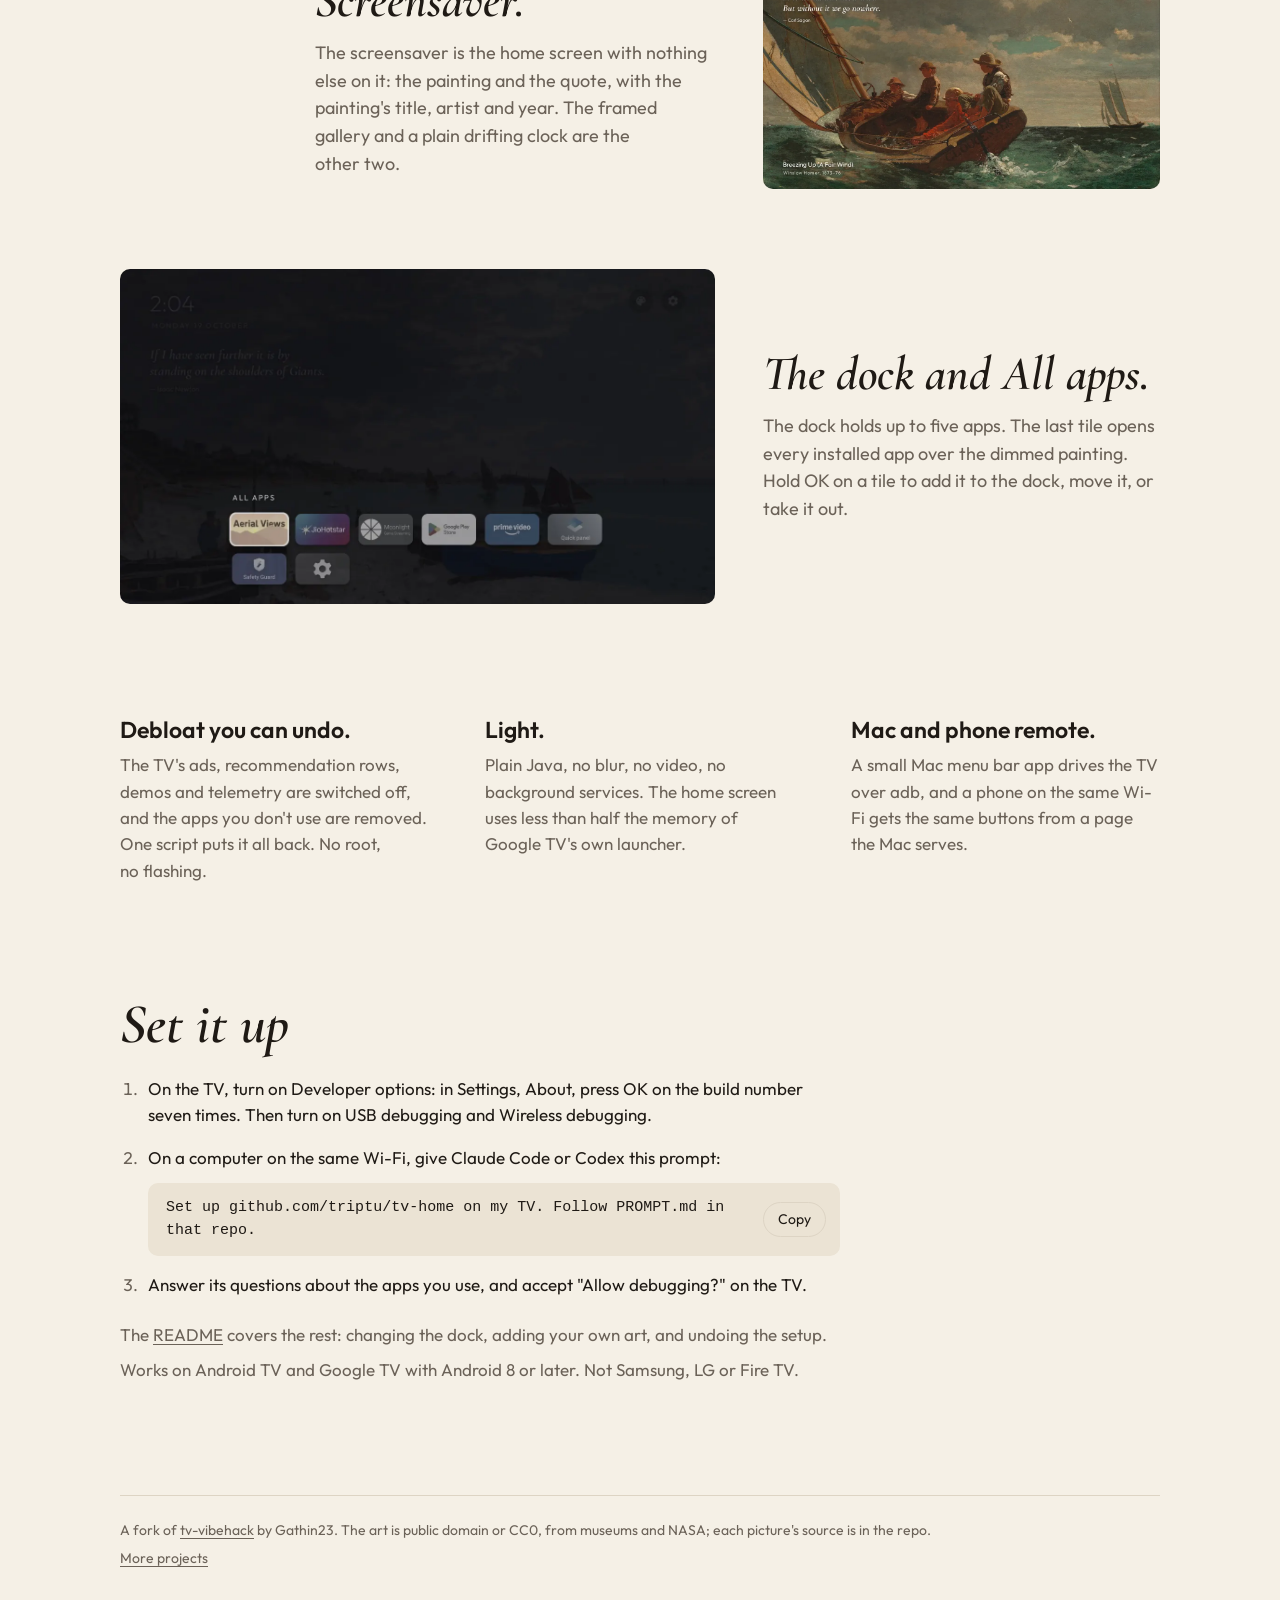
==== commit abd93592: "site: drop the 54 pictures sheet; it was too low-res" ====
--- a/site/index.html
+++ b/site/index.html
@@ -39,7 +39,7 @@
 
   <figure class="trailer" id="trailer">
     <div class="frame">
-      <video controls playsinline preload="metadata" poster="img/poster.webp">
+      <video controls playsinline preload="metadata" poster="img/trailer-poster.webp">
         <source src="trailer.mp4" type="video/mp4">
       </video>
     </div>
@@ -115,12 +115,6 @@
     </div>
   </section>
 
-  <section class="art">
-    <h2>54 pictures.</h2>
-    <p>Monet, Van Gogh, Hokusai, Klimt, Turner, Indian miniatures, Himalayan mandalas, and NASA, Hubble and Webb images. All public domain or CC0. The 31 wide ones rotate on the home screen. Art mode and the screensaver show all 54.</p>
-    <figure class="shot sheet"><img src="img/art-collection.webp" width="1000" height="843" loading="lazy" alt="Contact sheet of all 54 pictures, six per row, each with its file name"></figure>
-  </section>
-
   <section class="points">
     <div class="point">
       <h2>Debloat you can undo.</h2>
--- a/site/style.css
+++ b/site/style.css
@@ -86,8 +86,8 @@
 /* The why: the stock home beside tv-home, at one height. */
 .why { margin-bottom: clamp(64px, 10vw, 112px); }
 .why-text { max-width: 620px; margin-bottom: 28px; }
-.why h2, .row h2, .art h2 { font: italic 600 clamp(36px, 5vw, 48px)/1.05 Cormorant, Georgia, serif; margin: 0 0 12px; }
-.why p, .row p, .art p { margin: 0; color: var(--muted); font-size: 18px; text-wrap: pretty; }
+.why h2, .row h2 { font: italic 600 clamp(36px, 5vw, 48px)/1.05 Cormorant, Georgia, serif; margin: 0 0 12px; }
+.why p, .row p { margin: 0; color: var(--muted); font-size: 18px; text-wrap: pretty; }
 .pair { margin: 0; }
 .side { display: flex; gap: 20px; align-items: flex-start; }
 .side img { display: block; width: 100%; height: auto; border-radius: 10px; min-width: 0; }
@@ -110,15 +110,13 @@
 @keyframes second { 0%, 33% { opacity: 0; } 42%, 75% { opacity: 1; } 75.1%, 100% { opacity: 0; } }
 @keyframes third { 0%, 66% { opacity: 0; } 75%, 92% { opacity: 1; } 100% { opacity: 0; } }
 
-.art { margin-bottom: clamp(64px, 10vw, 112px); }
-.art p { max-width: 620px; margin-bottom: 28px; }
 
 .points {
   display: grid; gap: 36px 56px;
   grid-template-columns: repeat(auto-fit, minmax(280px, 1fr));
   margin-bottom: clamp(64px, 10vw, 112px);
 }
-.point h2 { font-size: 22px; font-weight: 600; line-height: 1.25; margin: 0 0 8px; }
+.point h2 { font-size: 23px; font-weight: 600; line-height: 1.25; margin: 0 0 8px; }
 .point p { margin: 0; color: var(--muted); text-wrap: pretty; }
 
 .setup { max-width: 720px; margin-bottom: clamp(64px, 10vw, 112px); scroll-margin-top: 16px; }
